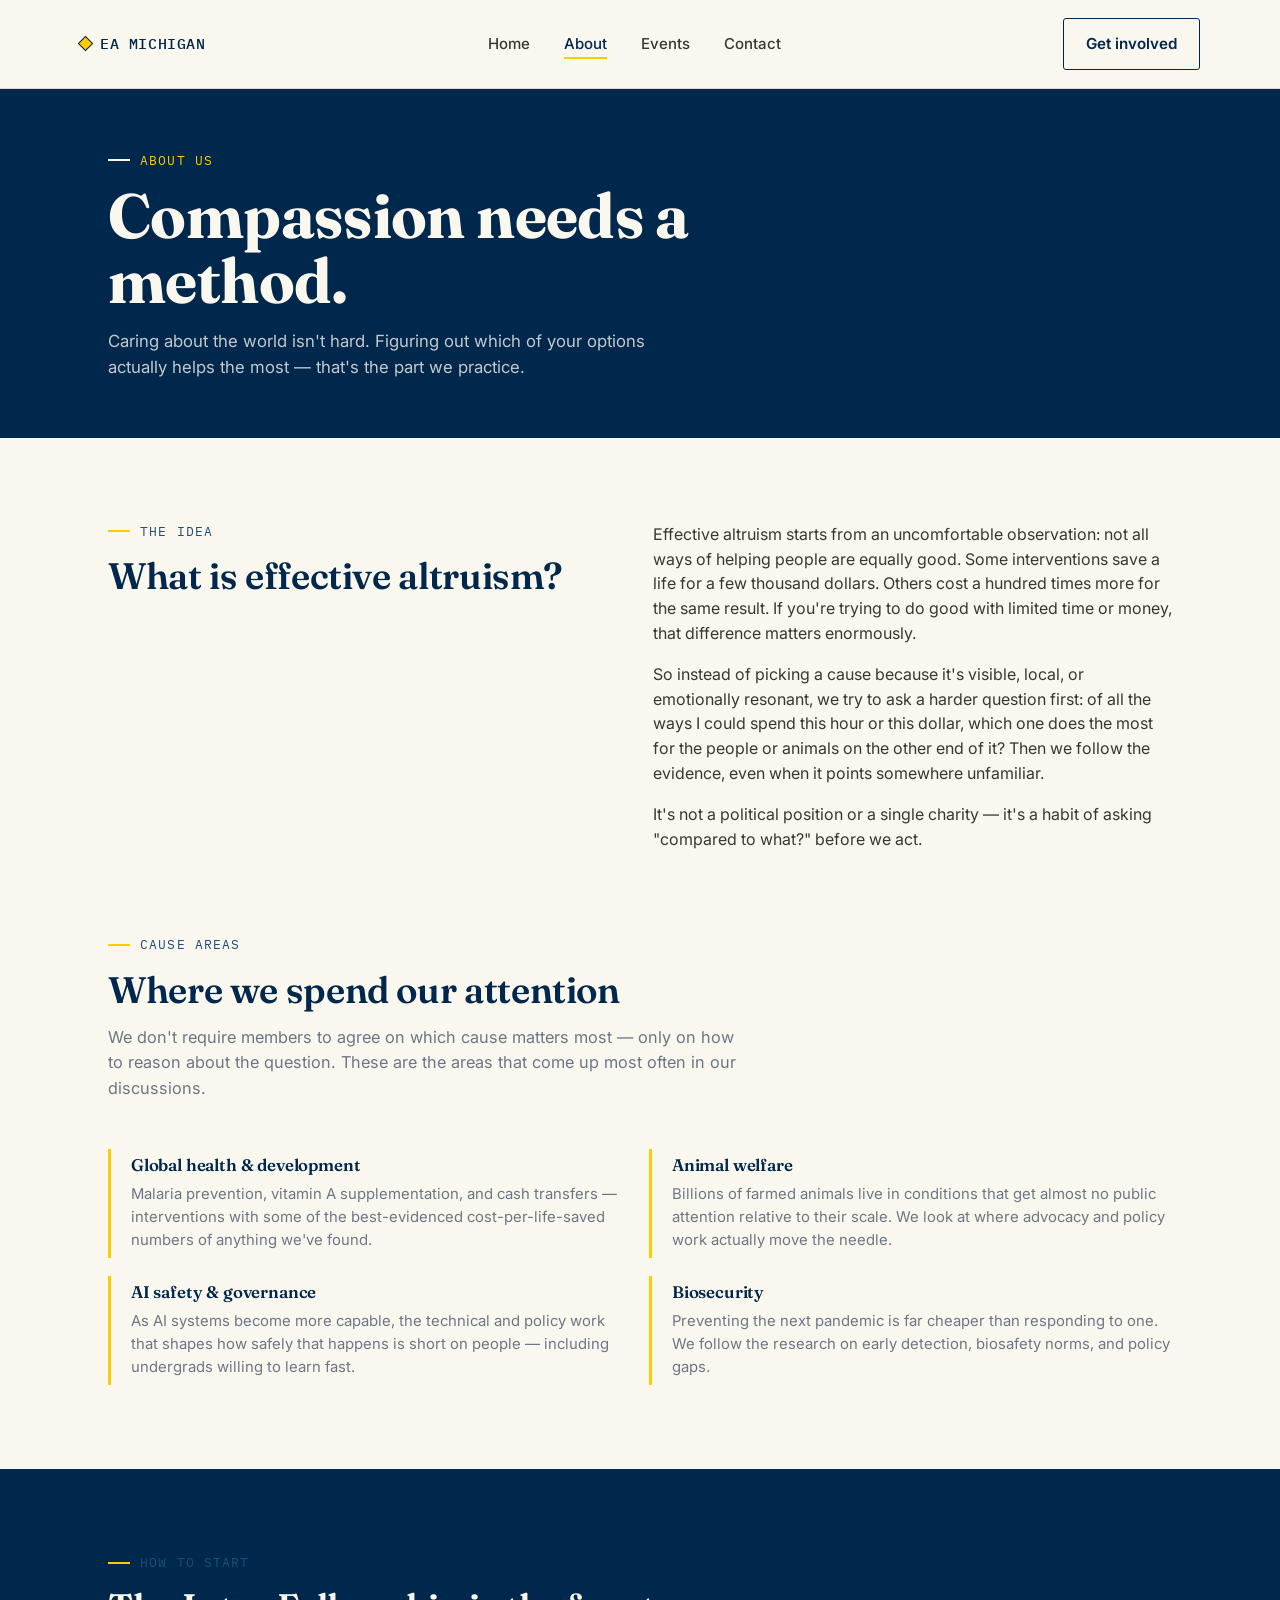
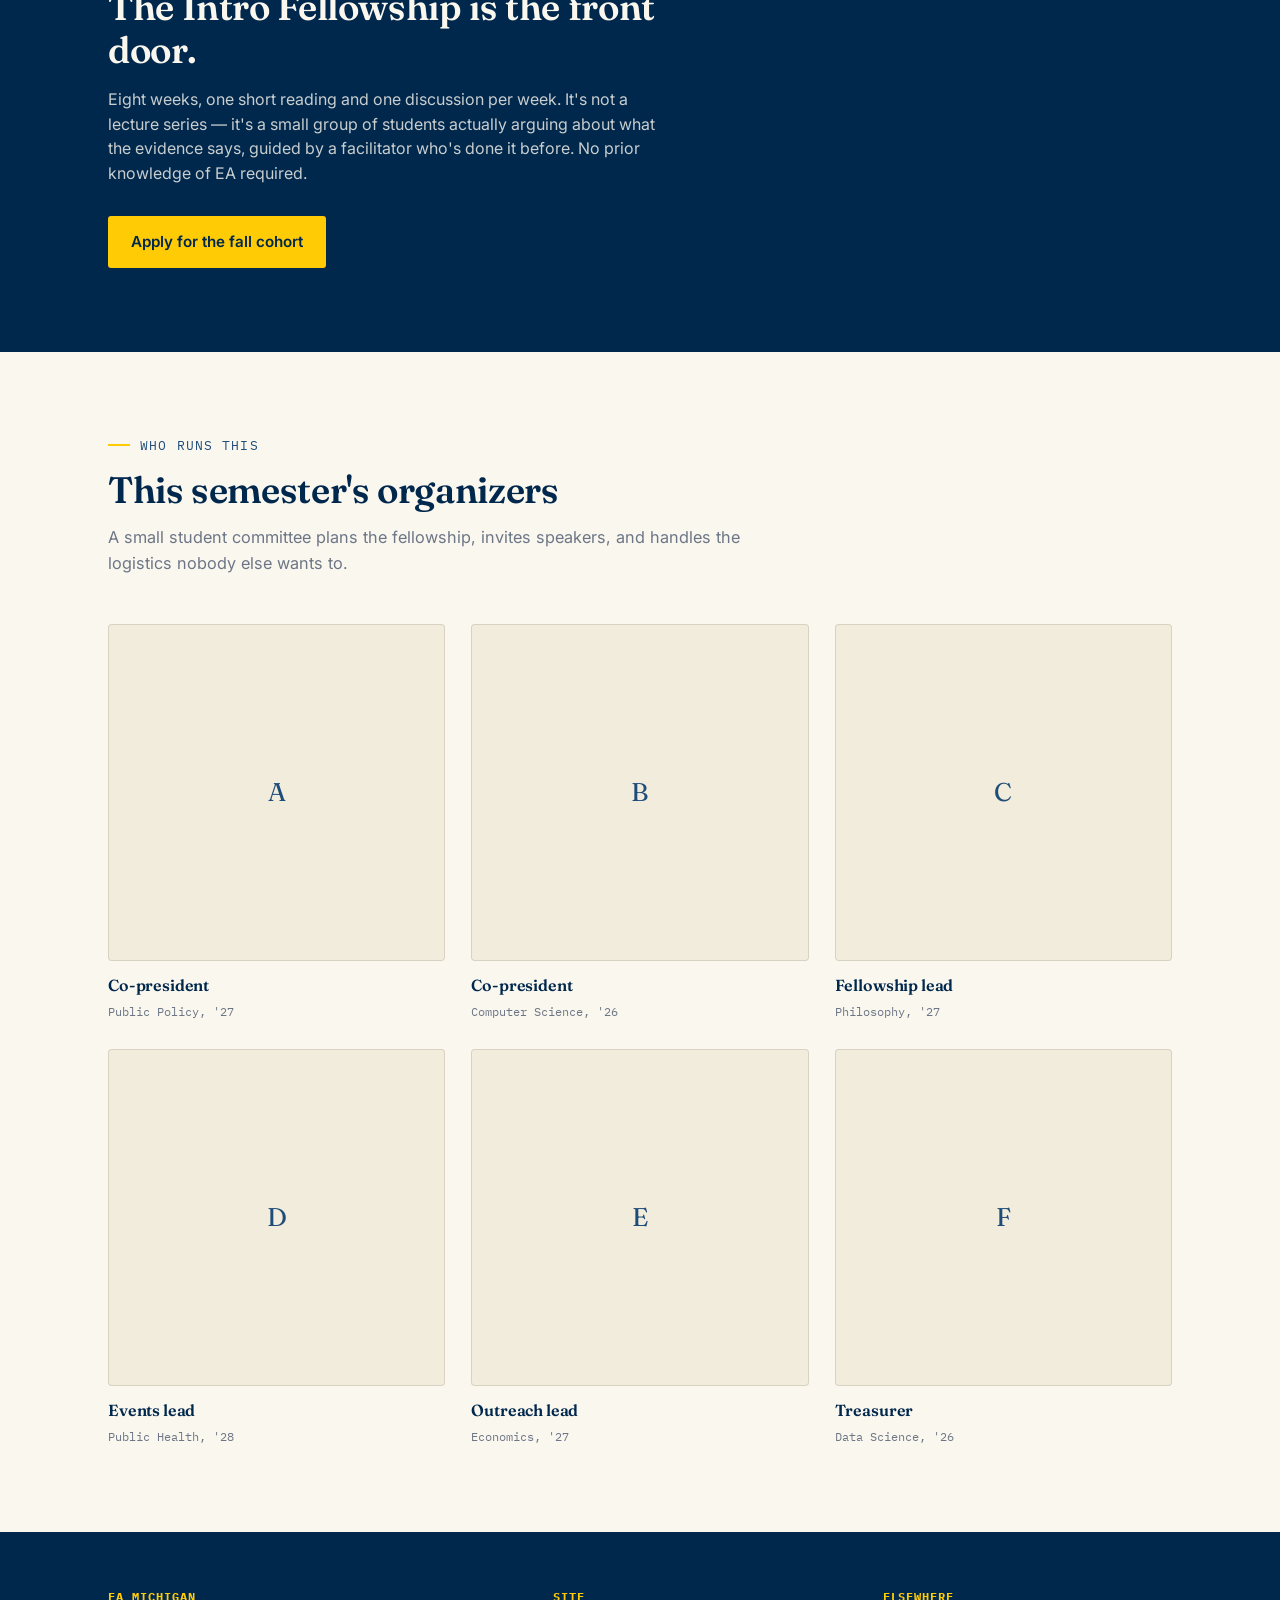
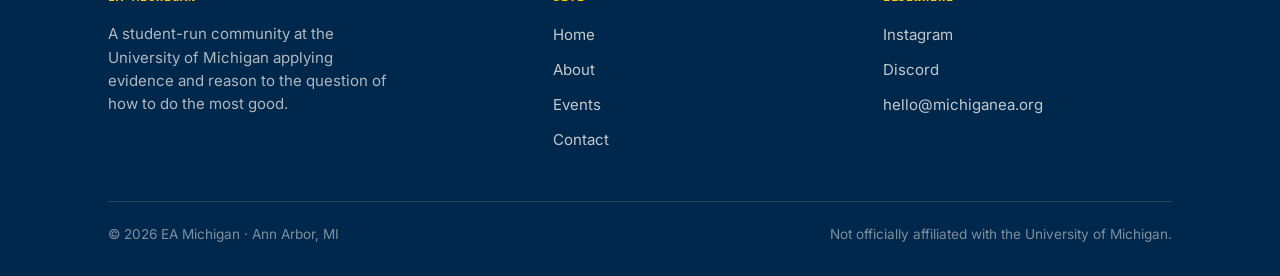
==== about.html @ 3a6c3fdc "Add files via upload" ====
<!DOCTYPE html>
<html lang="en">
<head>
<meta charset="UTF-8">
<meta name="viewport" content="width=device-width, initial-scale=1">
<title>About — EA Michigan</title>
<meta name="description" content="Who EA Michigan is, what effective altruism means, and the causes we focus on.">
<link rel="stylesheet" href="styles.css">
</head>
<body>

<header class="site-header">
  <nav class="wrap nav">
    <a href="index.html" class="brand"><span class="mark"></span>EA MICHIGAN</a>
    <button class="nav-toggle" aria-label="Toggle menu" aria-expanded="false" id="navToggle"><span></span></button>
    <ul class="nav-links" id="navLinks">
      <li><a href="index.html">Home</a></li>
      <li><a href="about.html" aria-current="page">About</a></li>
      <li><a href="events.html">Events</a></li>
      <li><a href="contact.html">Contact</a></li>
    </ul>
    <a href="contact.html" class="btn btn-outline nav-cta">Get involved</a>
  </nav>
</header>

<section class="page-hero">
  <div class="wrap">
    <span class="eyebrow">About us</span>
    <h1>Compassion needs a method.</h1>
    <p>Caring about the world isn't hard. Figuring out which of your options actually helps the most — that's the part we practice.</p>
  </div>
</section>

<section>
  <div class="wrap">
    <div class="grid-2" style="align-items:start;">
      <div>
        <span class="eyebrow">The idea</span>
        <h2 style="margin-top:14px;">What is effective altruism?</h2>
      </div>
      <div>
        <p>Effective altruism starts from an uncomfortable observation: not all ways of helping people are equally good. Some interventions save a life for a few thousand dollars. Others cost a hundred times more for the same result. If you're trying to do good with limited time or money, that difference matters enormously.</p>
        <p>So instead of picking a cause because it's visible, local, or emotionally resonant, we try to ask a harder question first: of all the ways I could spend this hour or this dollar, which one does the most for the people or animals on the other end of it? Then we follow the evidence, even when it points somewhere unfamiliar.</p>
        <p>It's not a political position or a single charity — it's a habit of asking "compared to what?" before we act.</p>
      </div>
    </div>
  </div>
</section>

<section style="padding-top:0;">
  <div class="wrap">
    <div class="section-head">
      <span class="eyebrow">Cause areas</span>
      <h2>Where we spend our attention</h2>
      <p>We don't require members to agree on which cause matters most — only on how to reason about the question. These are the areas that come up most often in our discussions.</p>
    </div>
    <div class="cause-grid">
      <div class="cause">
        <h3>Global health &amp; development</h3>
        <p>Malaria prevention, vitamin A supplementation, and cash transfers — interventions with some of the best-evidenced cost-per-life-saved numbers of anything we've found.</p>
      </div>
      <div class="cause">
        <h3>Animal welfare</h3>
        <p>Billions of farmed animals live in conditions that get almost no public attention relative to their scale. We look at where advocacy and policy work actually move the needle.</p>
      </div>
      <div class="cause">
        <h3>AI safety &amp; governance</h3>
        <p>As AI systems become more capable, the technical and policy work that shapes how safely that happens is short on people — including undergrads willing to learn fast.</p>
      </div>
      <div class="cause">
        <h3>Biosecurity</h3>
        <p>Preventing the next pandemic is far cheaper than responding to one. We follow the research on early detection, biosafety norms, and policy gaps.</p>
      </div>
    </div>
  </div>
</section>

<section id="fellowship" class="band-blue">
  <div class="wrap">
    <span class="eyebrow">How to start</span>
    <h2 style="color:var(--cream-50); margin-top:14px; max-width:600px;">The Intro Fellowship is the front door.</h2>
    <p style="color:rgba(250,247,239,0.8); max-width:560px; margin-top:16px;">Eight weeks, one short reading and one discussion per week. It's not a lecture series — it's a small group of students actually arguing about what the evidence says, guided by a facilitator who's done it before. No prior knowledge of EA required.</p>
    <div style="margin-top:30px;">
      <a href="contact.html" class="btn btn-primary">Apply for the fall cohort</a>
    </div>
  </div>
</section>

<section>
  <div class="wrap">
    <div class="section-head">
      <span class="eyebrow">Who runs this</span>
      <h2>This semester's organizers</h2>
      <p>A small student committee plans the fellowship, invites speakers, and handles the logistics nobody else wants to.</p>
    </div>
    <div class="people-grid">
      <div class="person">
        <div class="person-avatar">A</div>
        <h3>Co-president</h3>
        <span class="role">Public Policy, '27</span>
      </div>
      <div class="person">
        <div class="person-avatar">B</div>
        <h3>Co-president</h3>
        <span class="role">Computer Science, '26</span>
      </div>
      <div class="person">
        <div class="person-avatar">C</div>
        <h3>Fellowship lead</h3>
        <span class="role">Philosophy, '27</span>
      </div>
      <div class="person">
        <div class="person-avatar">D</div>
        <h3>Events lead</h3>
        <span class="role">Public Health, '28</span>
      </div>
      <div class="person">
        <div class="person-avatar">E</div>
        <h3>Outreach lead</h3>
        <span class="role">Economics, '27</span>
      </div>
      <div class="person">
        <div class="person-avatar">F</div>
        <h3>Treasurer</h3>
        <span class="role">Data Science, '26</span>
      </div>
    </div>
  </div>
</section>

<footer>
  <div class="wrap">
    <div class="footer-grid">
      <div>
        <h4>EA Michigan</h4>
        <p style="max-width:280px;font-size:0.94rem;color:rgba(250,247,239,0.7);">A student-run community at the University of Michigan applying evidence and reason to the question of how to do the most good.</p>
      </div>
      <div>
        <h4>Site</h4>
        <ul>
          <li><a href="index.html">Home</a></li>
          <li><a href="about.html">About</a></li>
          <li><a href="events.html">Events</a></li>
          <li><a href="contact.html">Contact</a></li>
        </ul>
      </div>
      <div>
        <h4>Elsewhere</h4>
        <ul>
          <li><a href="#">Instagram</a></li>
          <li><a href="#">Discord</a></li>
          <li><a href="mailto:hello@michiganea.org">hello@michiganea.org</a></li>
        </ul>
      </div>
    </div>
    <div class="footer-bottom">
      <span>© 2026 EA Michigan · Ann Arbor, MI</span>
      <span>Not officially affiliated with the University of Michigan.</span>
    </div>
  </div>
</footer>

<script src="script.js"></script>
</body>
</html>
---- styles.css ----
/* ===========================================================
   EA Michigan — shared stylesheet
   Palette: Michigan blue + maize, warm paper background
   Display: Fraunces | Body: Inter | Utility: IBM Plex Mono
   =========================================================== */

@import url('https://fonts.googleapis.com/css2?family=Fraunces:opsz,wght@9..144,400;9..144,500;9..144,600;9..144,700&family=Inter:wght@400;500;600&family=IBM+Plex+Mono:wght@500&display=swap');

:root {
  --blue-950: #00274c;
  --blue-800: #123a63;
  --blue-700: #1f4d7a;
  --maize-500: #ffcb05;
  --maize-600: #e6b400;
  --cream-50: #faf7ef;
  --cream-100: #f2ecdc;
  --ink-900: #1c1a16;
  --ink-700: #3a372f;
  --slate-500: #6d7686;
  --line: rgba(28, 26, 22, 0.12);

  --display: 'Fraunces', ui-serif, Georgia, serif;
  --body: 'Inter', -apple-system, BlinkMacSystemFont, sans-serif;
  --mono: 'IBM Plex Mono', ui-monospace, monospace;

  --max: 1120px;
}

* { box-sizing: border-box; }
html { scroll-behavior: smooth; }

@media (prefers-reduced-motion: reduce) {
  html { scroll-behavior: auto; }
  * { animation-duration: 0.01ms !important; transition-duration: 0.01ms !important; }
}

body {
  margin: 0;
  font-family: var(--body);
  color: var(--ink-700);
  background: var(--cream-50);
  -webkit-font-smoothing: antialiased;
  line-height: 1.55;
}

a { color: inherit; }

img { max-width: 100%; display: block; }

.wrap {
  max-width: var(--max);
  margin: 0 auto;
  padding: 0 28px;
}

/* ---------- eyebrow / labels ---------- */
.eyebrow {
  font-family: var(--mono);
  font-size: 12.5px;
  letter-spacing: 0.09em;
  text-transform: uppercase;
  color: var(--blue-700);
  display: flex;
  align-items: center;
  gap: 10px;
}
.eyebrow::before {
  content: "";
  width: 22px;
  height: 2px;
  background: var(--maize-500);
  display: inline-block;
}

/* ---------- headings ---------- */
h1, h2, h3 {
  font-family: var(--display);
  color: var(--blue-950);
  margin: 0;
  font-weight: 600;
  letter-spacing: -0.01em;
}
h1 { font-size: clamp(2.4rem, 5vw, 3.9rem); line-height: 1.04; font-weight: 700; }
h2 { font-size: clamp(1.7rem, 3vw, 2.3rem); line-height: 1.15; }
h3 { font-size: 1.2rem; line-height: 1.3; }

p { margin: 0 0 1em; }
p:last-child { margin-bottom: 0; }

/* ---------- buttons ---------- */
.btn {
  display: inline-flex;
  align-items: center;
  gap: 8px;
  font-family: var(--body);
  font-weight: 600;
  font-size: 0.95rem;
  padding: 13px 22px;
  border-radius: 3px;
  text-decoration: none;
  border: 1.5px solid transparent;
  transition: transform 0.15s ease, background 0.15s ease, color 0.15s ease, border-color 0.15s ease;
}
.btn:hover { transform: translateY(-1px); }
.btn:focus-visible { outline: 2px solid var(--blue-700); outline-offset: 3px; }

.btn-primary {
  background: var(--maize-500);
  color: var(--blue-950);
}
.btn-primary:hover { background: var(--maize-600); }

.btn-ghost {
  background: transparent;
  color: var(--cream-50);
  border-color: rgba(250, 247, 239, 0.4);
}
.btn-ghost:hover { border-color: var(--cream-50); }

.btn-outline {
  background: transparent;
  color: var(--blue-950);
  border-color: var(--blue-950);
}
.btn-outline:hover { background: var(--blue-950); color: var(--cream-50); }

/* ---------- nav ---------- */
.site-header {
  position: sticky;
  top: 0;
  z-index: 40;
  background: rgba(250, 247, 239, 0.92);
  backdrop-filter: blur(8px);
  border-bottom: 1px solid var(--line);
}
.nav {
  display: flex;
  align-items: center;
  justify-content: space-between;
  padding: 18px 0;
}
.brand {
  font-family: var(--mono);
  font-weight: 500;
  font-size: 15px;
  letter-spacing: 0.04em;
  text-decoration: none;
  color: var(--blue-950);
  display: flex;
  align-items: center;
  gap: 9px;
}
.brand .mark {
  width: 11px; height: 11px;
  background: var(--maize-500);
  border: 1.5px solid var(--blue-950);
  transform: rotate(45deg);
  flex-shrink: 0;
}
.nav-links {
  display: flex;
  gap: 34px;
  list-style: none;
  margin: 0; padding: 0;
}
.nav-links a {
  text-decoration: none;
  font-size: 0.94rem;
  font-weight: 500;
  color: var(--ink-700);
  padding-bottom: 4px;
  border-bottom: 2px solid transparent;
  transition: border-color 0.15s ease, color 0.15s ease;
}
.nav-links a:hover, .nav-links a[aria-current="page"] {
  color: var(--blue-950);
  border-color: var(--maize-500);
}
.nav-cta { display: none; }
.nav-toggle {
  display: none;
  background: none;
  border: 1.5px solid var(--blue-950);
  border-radius: 3px;
  width: 38px; height: 34px;
  cursor: pointer;
  position: relative;
}
.nav-toggle span, .nav-toggle span::before, .nav-toggle span::after {
  content: "";
  position: absolute;
  left: 8px; right: 8px;
  height: 2px;
  background: var(--blue-950);
}
.nav-toggle span { top: 16px; }
.nav-toggle span::before { top: -6px; }
.nav-toggle span::after { top: 6px; }

@media (min-width: 760px) {
  .nav-cta { display: inline-flex; }
}
@media (max-width: 759px) {
  .nav-toggle { display: block; }
  .nav-links {
    position: absolute;
    top: 100%; left: 0; right: 0;
    background: var(--cream-50);
    border-bottom: 1px solid var(--line);
    flex-direction: column;
    gap: 0;
    padding: 8px 28px 20px;
    display: none;
  }
  .nav-links.open { display: flex; }
  .nav-links a { display: block; padding: 12px 0; border-bottom: 1px solid var(--line); }
}

/* ---------- hero ---------- */
.hero {
  position: relative;
  background: var(--blue-950);
  color: var(--cream-50);
  overflow: hidden;
  padding: 84px 0 96px;
}
.hero-paths {
  position: absolute;
  inset: 0;
  opacity: 0.5;
  pointer-events: none;
}
.hero-inner {
  position: relative;
  z-index: 1;
  max-width: 720px;
}
.hero .eyebrow { color: var(--maize-500); }
.hero .eyebrow::before { background: var(--cream-50); }
.hero h1 { color: var(--cream-50); margin: 18px 0 20px; }
.hero p.lead {
  font-size: 1.13rem;
  color: rgba(250, 247, 239, 0.82);
  max-width: 560px;
  margin-bottom: 34px;
}
.hero-actions { display: flex; gap: 14px; flex-wrap: wrap; }

.page-hero {
  background: var(--blue-950);
  color: var(--cream-50);
  padding: 62px 0 58px;
  position: relative;
  overflow: hidden;
}
.page-hero .eyebrow { color: var(--maize-500); }
.page-hero .eyebrow::before { background: var(--cream-50); }
.page-hero h1 { color: var(--cream-50); margin-top: 14px; max-width: 640px; }
.page-hero p { color: rgba(250, 247, 239, 0.78); max-width: 560px; margin-top: 14px; font-size: 1.05rem; }

/* ---------- sections ---------- */
section { padding: 84px 0; }
.section-head { max-width: 640px; margin-bottom: 48px; }
.section-head h2 { margin-top: 14px; }
.section-head p { margin-top: 14px; color: var(--slate-500); font-size: 1.02rem; }

.band-blue {
  background: var(--blue-950);
  color: var(--cream-50);
}
.band-blue .quote {
  font-family: var(--display);
  font-size: clamp(1.4rem, 2.6vw, 1.9rem);
  font-weight: 500;
  line-height: 1.42;
  max-width: 780px;
  color: var(--cream-50);
}
.band-blue .quote span { color: var(--maize-500); }

.band-maize {
  background: var(--maize-500);
  color: var(--blue-950);
}
.band-maize-inner {
  display: flex;
  align-items: center;
  justify-content: space-between;
  gap: 24px;
  flex-wrap: wrap;
}
.band-maize h2 { color: var(--blue-950); max-width: 480px; }

/* ---------- cards ---------- */
.grid-3 {
  display: grid;
  grid-template-columns: repeat(3, 1fr);
  gap: 26px;
}
.grid-2 {
  display: grid;
  grid-template-columns: repeat(2, 1fr);
  gap: 26px;
}
@media (max-width: 860px) {
  .grid-3, .grid-2 { grid-template-columns: 1fr; }
}

.card {
  background: #fff;
  border: 1px solid var(--line);
  border-radius: 4px;
  padding: 30px 26px;
}
.card .num {
  font-family: var(--mono);
  font-size: 12.5px;
  color: var(--slate-500);
  margin-bottom: 16px;
  display: block;
}
.card h3 { margin-bottom: 10px; }
.card p { color: var(--slate-500); font-size: 0.96rem; }

/* ---------- event rows ---------- */
.event-row {
  display: grid;
  grid-template-columns: 130px 1fr auto;
  gap: 22px;
  align-items: start;
  padding: 26px 0;
  border-top: 1px solid var(--line);
}
.event-row:last-child { border-bottom: 1px solid var(--line); }
.event-date {
  font-family: var(--mono);
  font-size: 13px;
  color: var(--blue-700);
  line-height: 1.5;
}
.event-date strong { display: block; color: var(--blue-950); font-size: 15px; }
.event-body h3 { margin-bottom: 6px; }
.event-body p { color: var(--slate-500); font-size: 0.95rem; }
.event-tag {
  font-family: var(--mono);
  font-size: 11px;
  text-transform: uppercase;
  letter-spacing: 0.06em;
  background: var(--cream-100);
  color: var(--blue-700);
  padding: 4px 9px;
  border-radius: 999px;
  white-space: nowrap;
  align-self: start;
}
@media (max-width: 640px) {
  .event-row { grid-template-columns: 1fr; gap: 8px; }
  .event-tag { justify-self: start; }
}

/* ---------- footer ---------- */
footer {
  background: var(--blue-950);
  color: rgba(250, 247, 239, 0.75);
  padding: 56px 0 30px;
}
.footer-grid {
  display: grid;
  grid-template-columns: 1.4fr 1fr 1fr;
  gap: 40px;
  padding-bottom: 40px;
  border-bottom: 1px solid rgba(250, 247, 239, 0.14);
}
@media (max-width: 700px) {
  .footer-grid { grid-template-columns: 1fr; gap: 30px; }
}
.footer-grid h4 {
  font-family: var(--mono);
  font-size: 12px;
  letter-spacing: 0.08em;
  text-transform: uppercase;
  color: var(--maize-500);
  margin: 0 0 16px;
}
.footer-grid ul { list-style: none; margin: 0; padding: 0; }
.footer-grid li { margin-bottom: 10px; }
.footer-grid a { text-decoration: none; color: rgba(250, 247, 239, 0.78); font-size: 0.94rem; }
.footer-grid a:hover { color: var(--cream-50); }
.footer-bottom {
  display: flex;
  justify-content: space-between;
  align-items: center;
  padding-top: 22px;
  font-size: 0.85rem;
  color: rgba(250, 247, 239, 0.5);
  flex-wrap: wrap;
  gap: 10px;
}

/* ---------- about page specifics ---------- */
.cause-grid {
  display: grid;
  grid-template-columns: repeat(2, 1fr);
  gap: 18px;
}
@media (max-width: 700px) { .cause-grid { grid-template-columns: 1fr; } }
.cause {
  border-left: 3px solid var(--maize-500);
  padding: 6px 0 6px 20px;
}
.cause h3 { font-size: 1.05rem; margin-bottom: 6px; }
.cause p { color: var(--slate-500); font-size: 0.93rem; }

.people-grid {
  display: grid;
  grid-template-columns: repeat(3, 1fr);
  gap: 26px;
}
@media (max-width: 860px) { .people-grid { grid-template-columns: repeat(2, 1fr); } }
@media (max-width: 560px) { .people-grid { grid-template-columns: 1fr; } }
.person-avatar {
  width: 100%;
  aspect-ratio: 1;
  background: var(--cream-100);
  border: 1px solid var(--line);
  border-radius: 4px;
  margin-bottom: 14px;
  display: flex;
  align-items: center;
  justify-content: center;
  font-family: var(--display);
  font-size: 1.6rem;
  color: var(--blue-700);
}
.person h3 { font-size: 1rem; margin-bottom: 2px; }
.person .role { font-family: var(--mono); font-size: 12px; color: var(--slate-500); }

/* ---------- contact page specifics ---------- */
.contact-grid {
  display: grid;
  grid-template-columns: 1fr 1fr;
  gap: 50px;
}
@media (max-width: 800px) { .contact-grid { grid-template-columns: 1fr; } }

.info-row {
  display: flex;
  gap: 16px;
  padding: 18px 0;
  border-top: 1px solid var(--line);
}
.info-row:last-child { border-bottom: 1px solid var(--line); }
.info-row .label {
  font-family: var(--mono);
  font-size: 12px;
  text-transform: uppercase;
  letter-spacing: 0.06em;
  color: var(--blue-700);
  width: 110px;
  flex-shrink: 0;
  padding-top: 2px;
}
.info-row .value a { color: var(--blue-950); text-decoration: none; border-bottom: 1px solid var(--line); }
.info-row .value a:hover { border-color: var(--blue-950); }

.field { margin-bottom: 20px; }
.field label {
  display: block;
  font-size: 0.85rem;
  font-weight: 600;
  color: var(--blue-950);
  margin-bottom: 7px;
}
.field input, .field textarea {
  width: 100%;
  font-family: var(--body);
  font-size: 0.96rem;
  padding: 12px 14px;
  border: 1.5px solid var(--line);
  border-radius: 3px;
  background: #fff;
  color: var(--ink-700);
}
.field input:focus, .field textarea:focus {
  outline: none;
  border-color: var(--blue-700);
}
.field textarea { resize: vertical; min-height: 120px; }

.form-note {
  font-size: 0.85rem;
  color: var(--slate-500);
  margin-top: 14px;
}
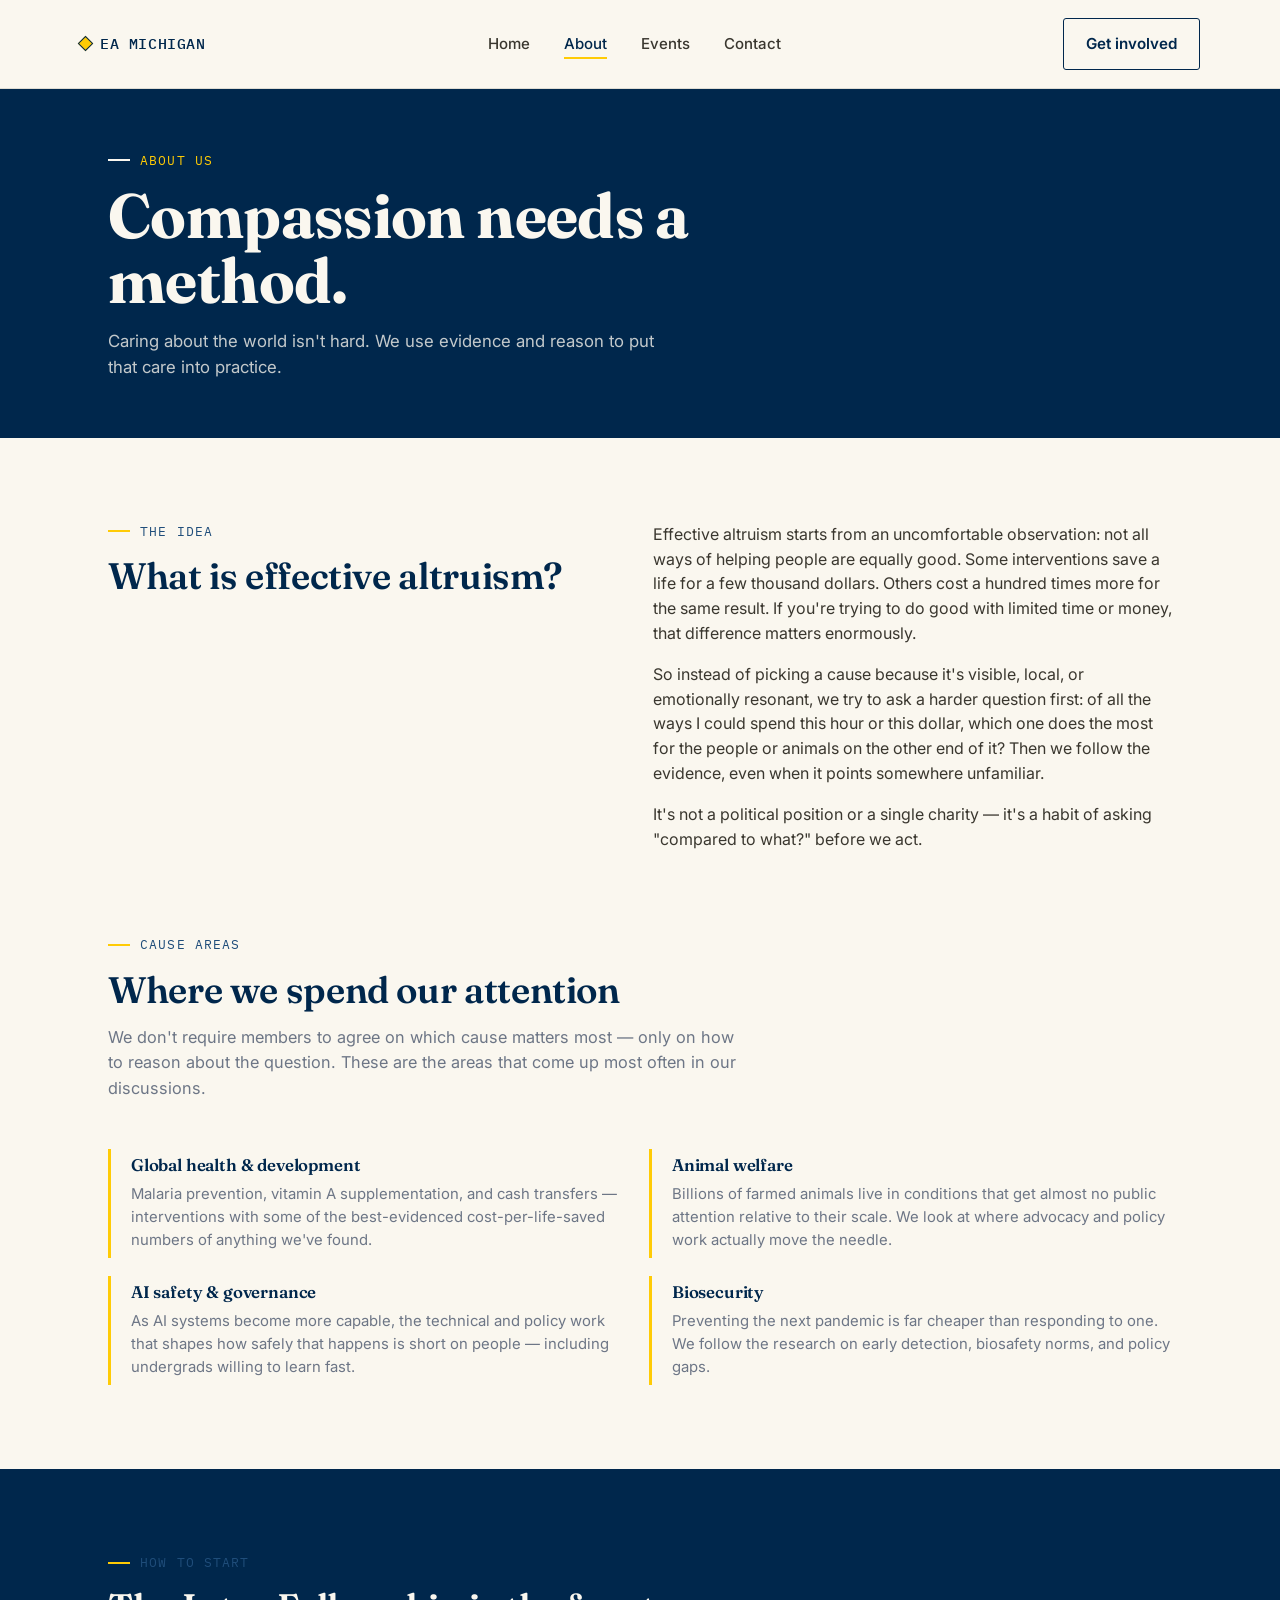
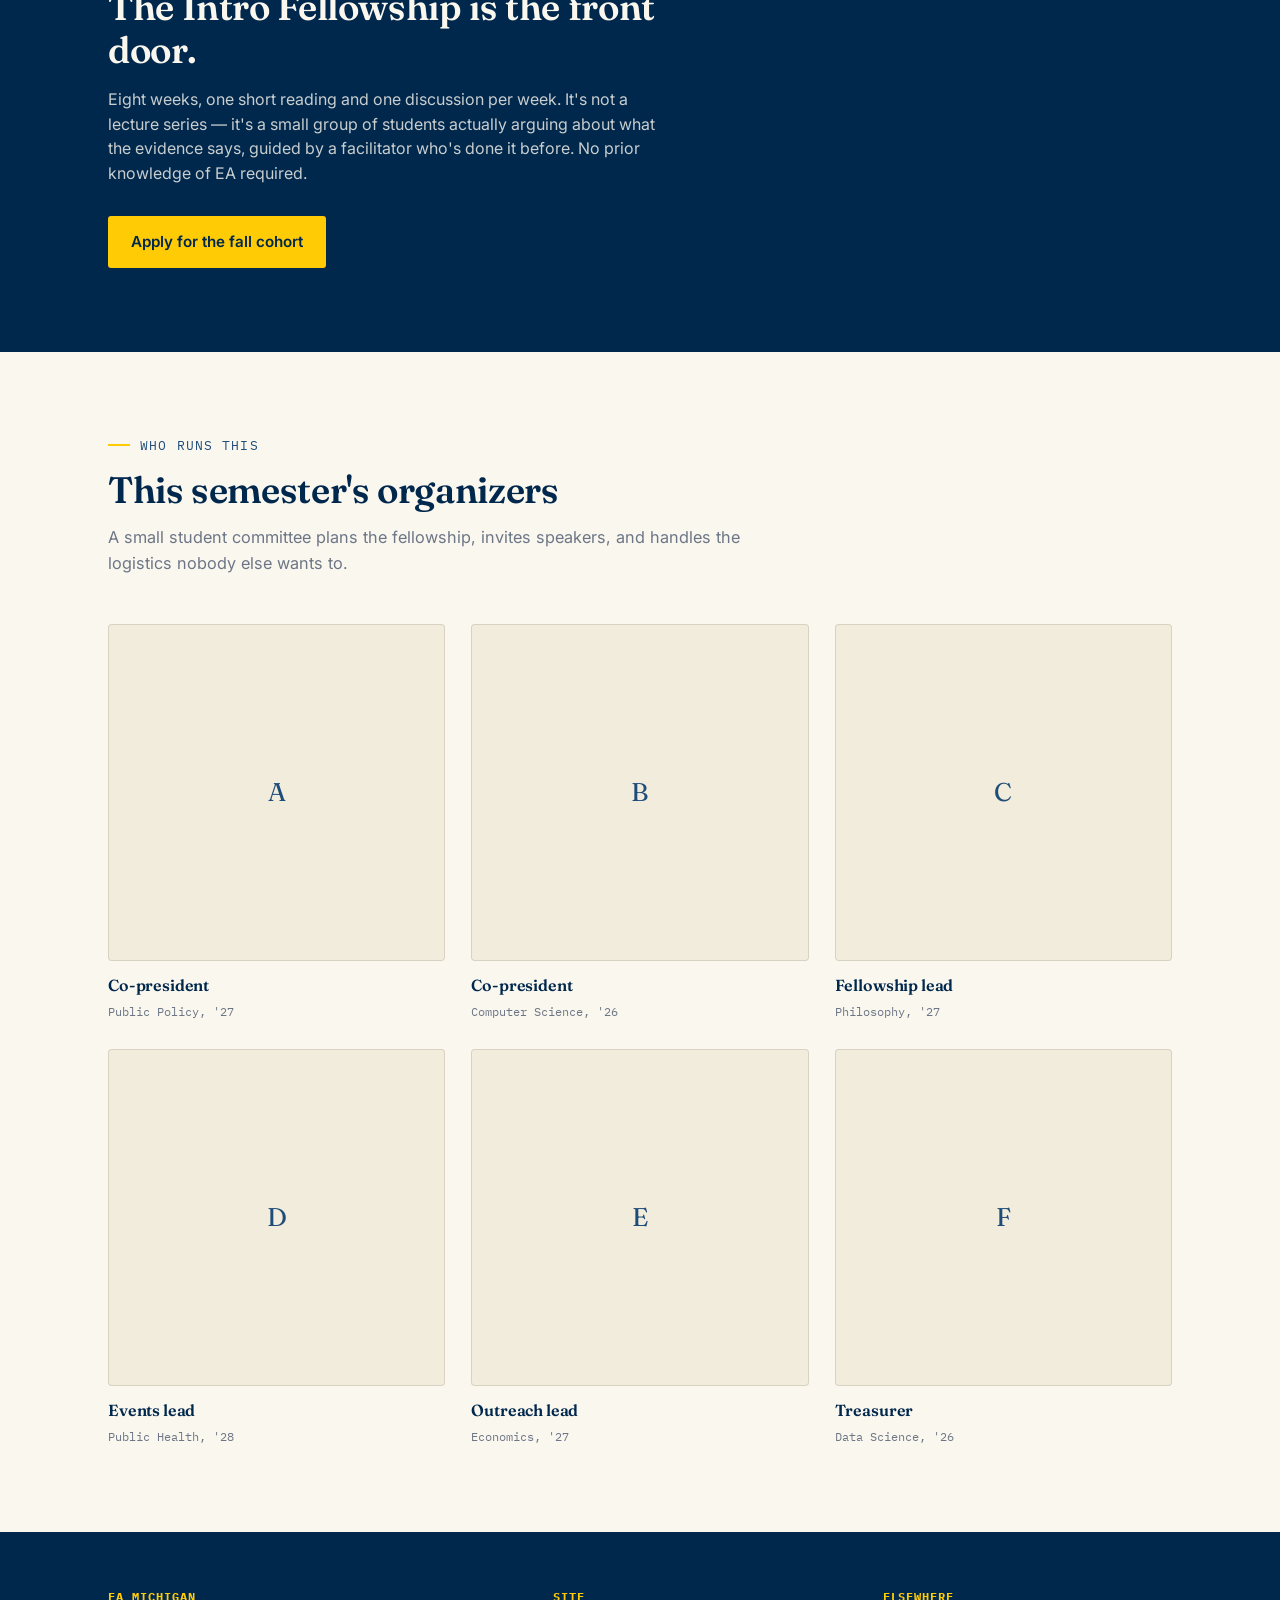
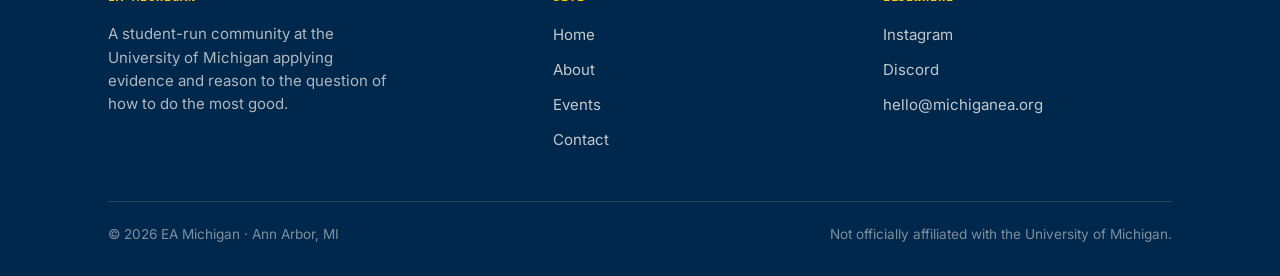
==== commit d201e9ce: "Update about.html" ====
--- a/about.html
+++ b/about.html
@@ -27,7 +27,7 @@
   <div class="wrap">
     <span class="eyebrow">About us</span>
     <h1>Compassion needs a method.</h1>
-    <p>Caring about the world isn't hard. Figuring out which of your options actually helps the most — that's the part we practice.</p>
+    <p>Caring about the world isn't hard. We use evidence and reason to put that care into practice.</p>
   </div>
 </section>
 
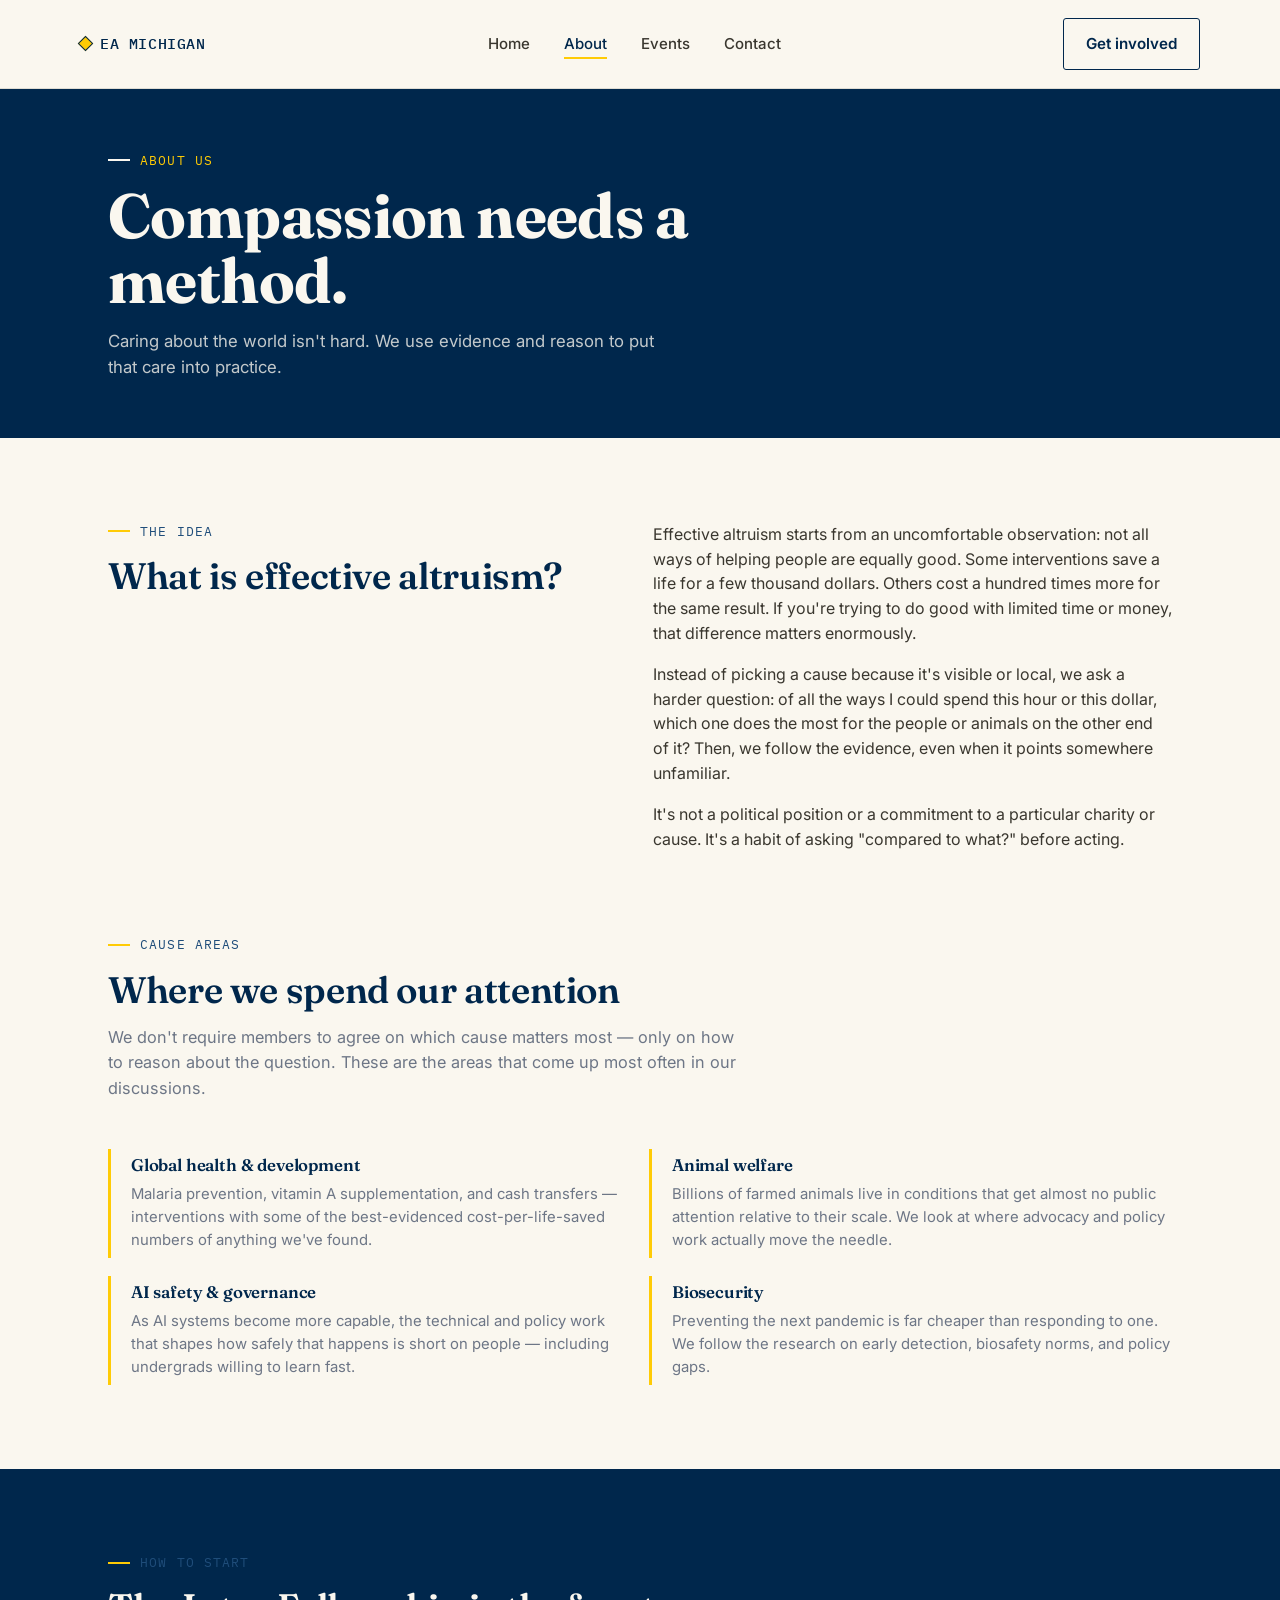
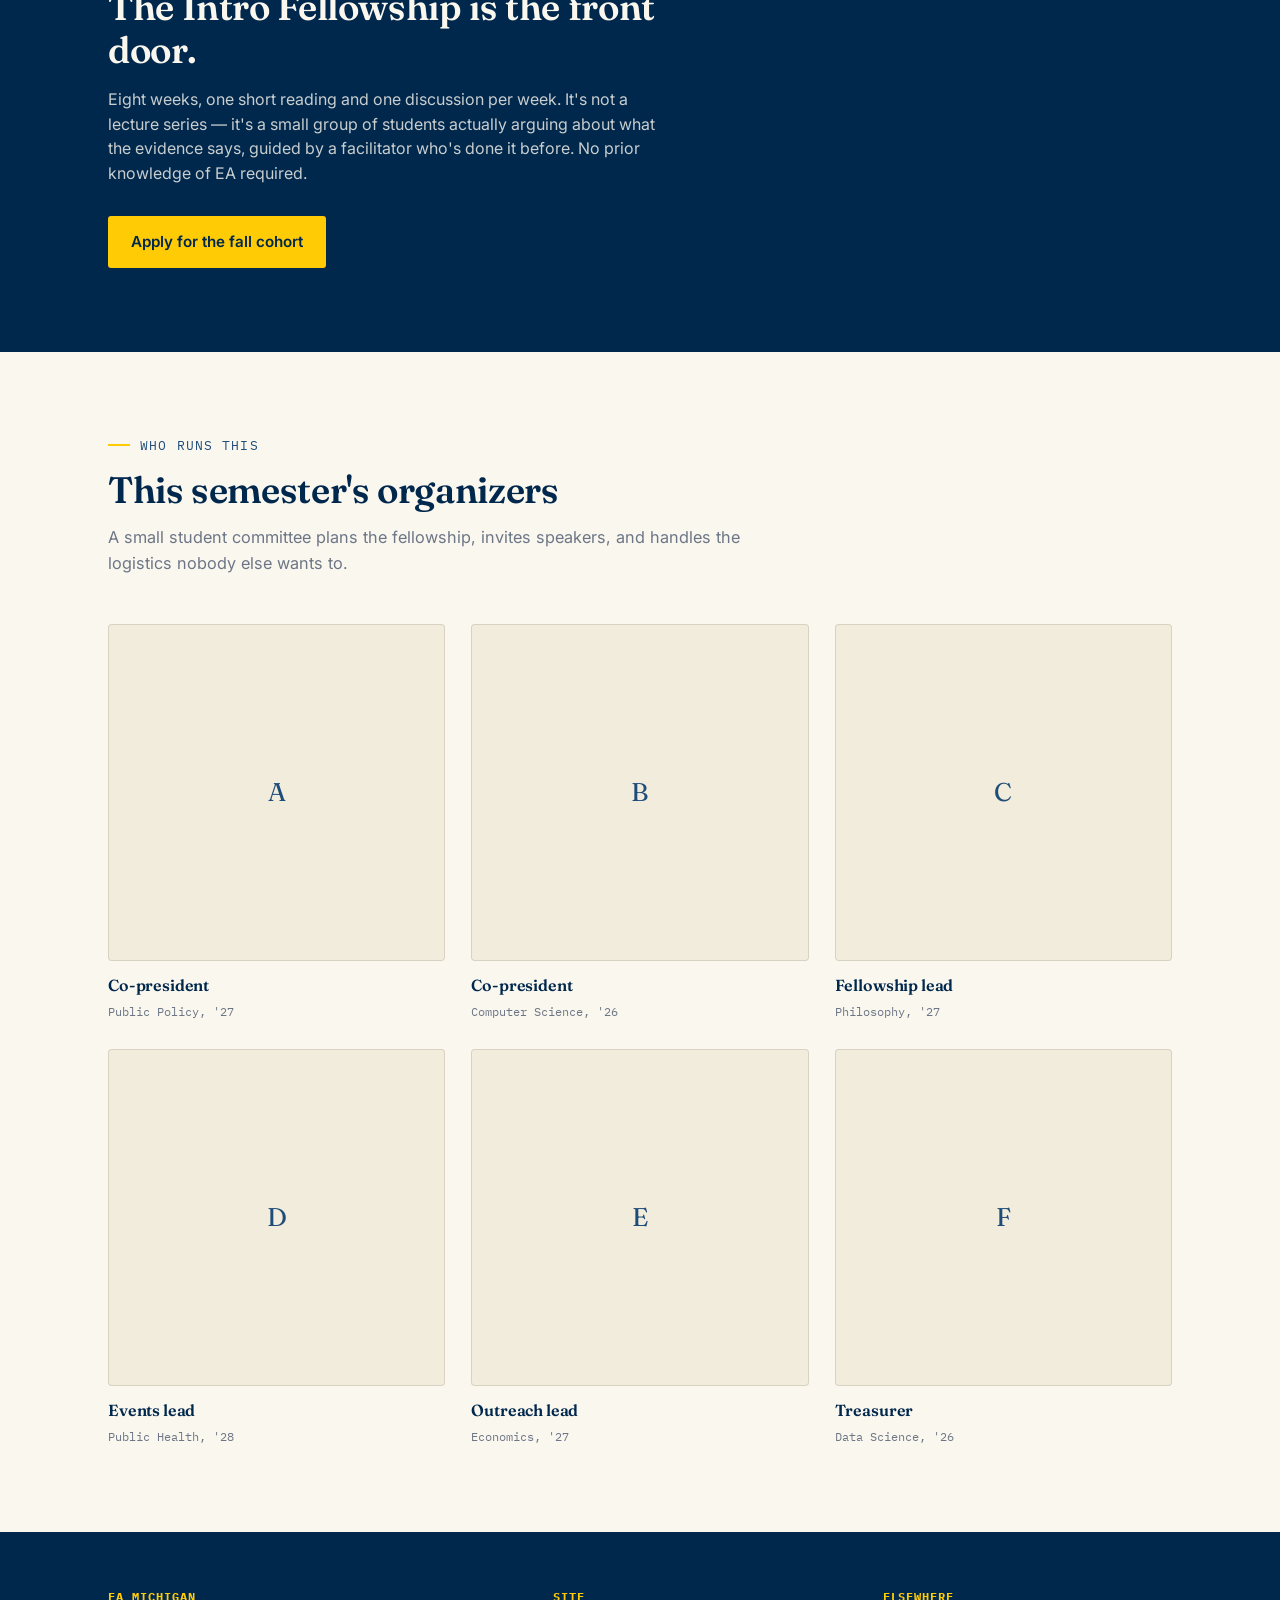
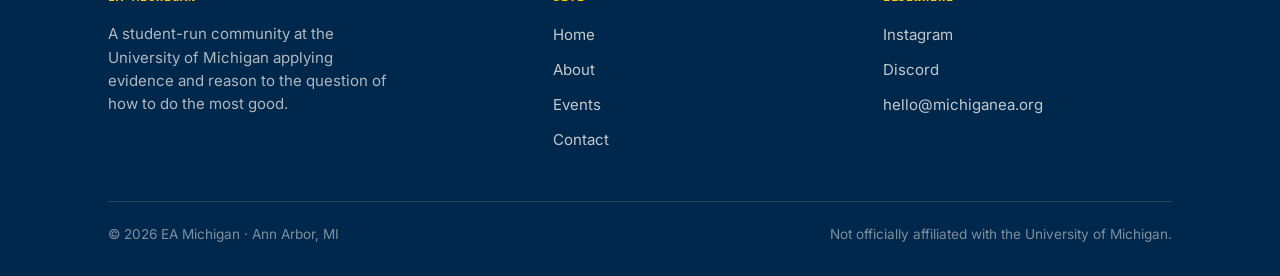
==== commit 855d6213: "Update about.html" ====
--- a/about.html
+++ b/about.html
@@ -40,8 +40,8 @@
       </div>
       <div>
         <p>Effective altruism starts from an uncomfortable observation: not all ways of helping people are equally good. Some interventions save a life for a few thousand dollars. Others cost a hundred times more for the same result. If you're trying to do good with limited time or money, that difference matters enormously.</p>
-        <p>So instead of picking a cause because it's visible, local, or emotionally resonant, we try to ask a harder question first: of all the ways I could spend this hour or this dollar, which one does the most for the people or animals on the other end of it? Then we follow the evidence, even when it points somewhere unfamiliar.</p>
-        <p>It's not a political position or a single charity — it's a habit of asking "compared to what?" before we act.</p>
+        <p> Instead of picking a cause because it's visible or local, we ask a harder question: of all the ways I could spend this hour or this dollar, which one does the most for the people or animals on the other end of it? Then, we follow the evidence, even when it points somewhere unfamiliar.
+        <p>It's not a political position or a commitment to a particular charity or cause. It's a habit of asking "compared to what?" before acting. </p>
       </div>
     </div>
   </div>
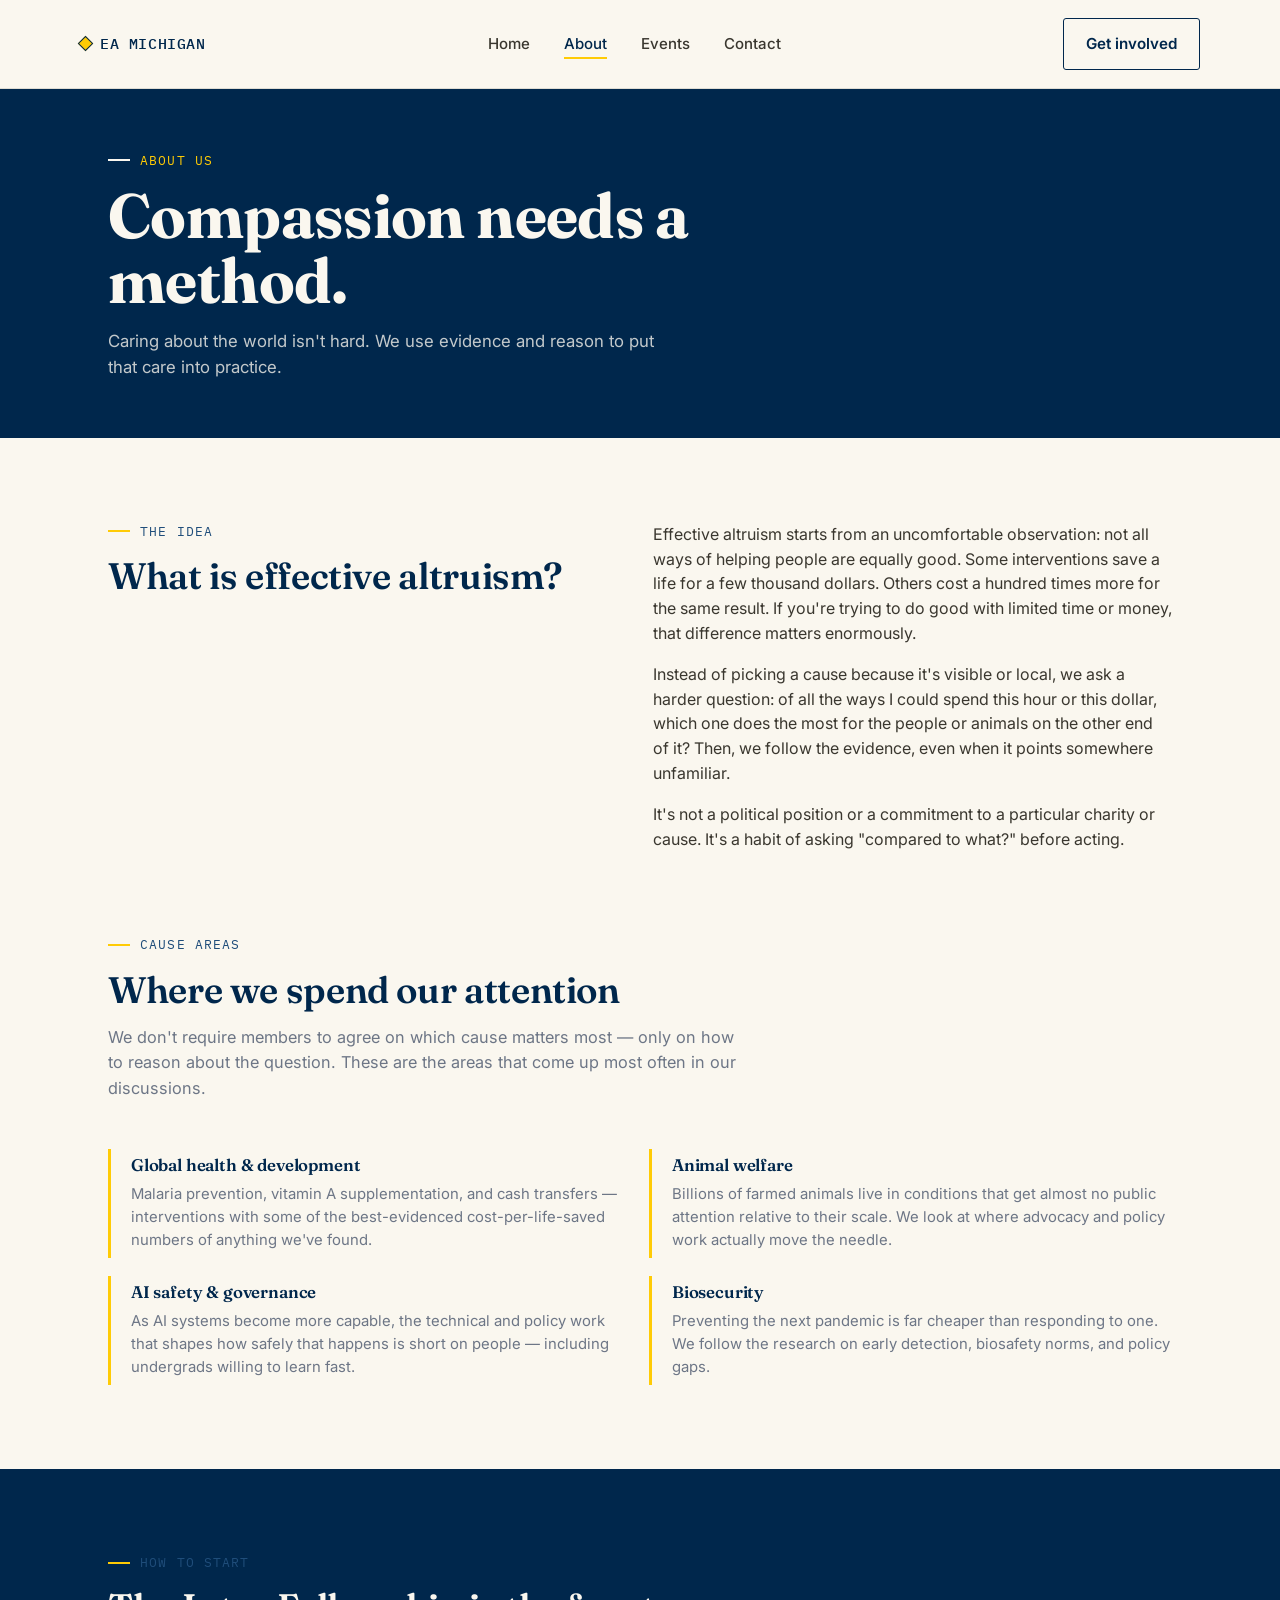
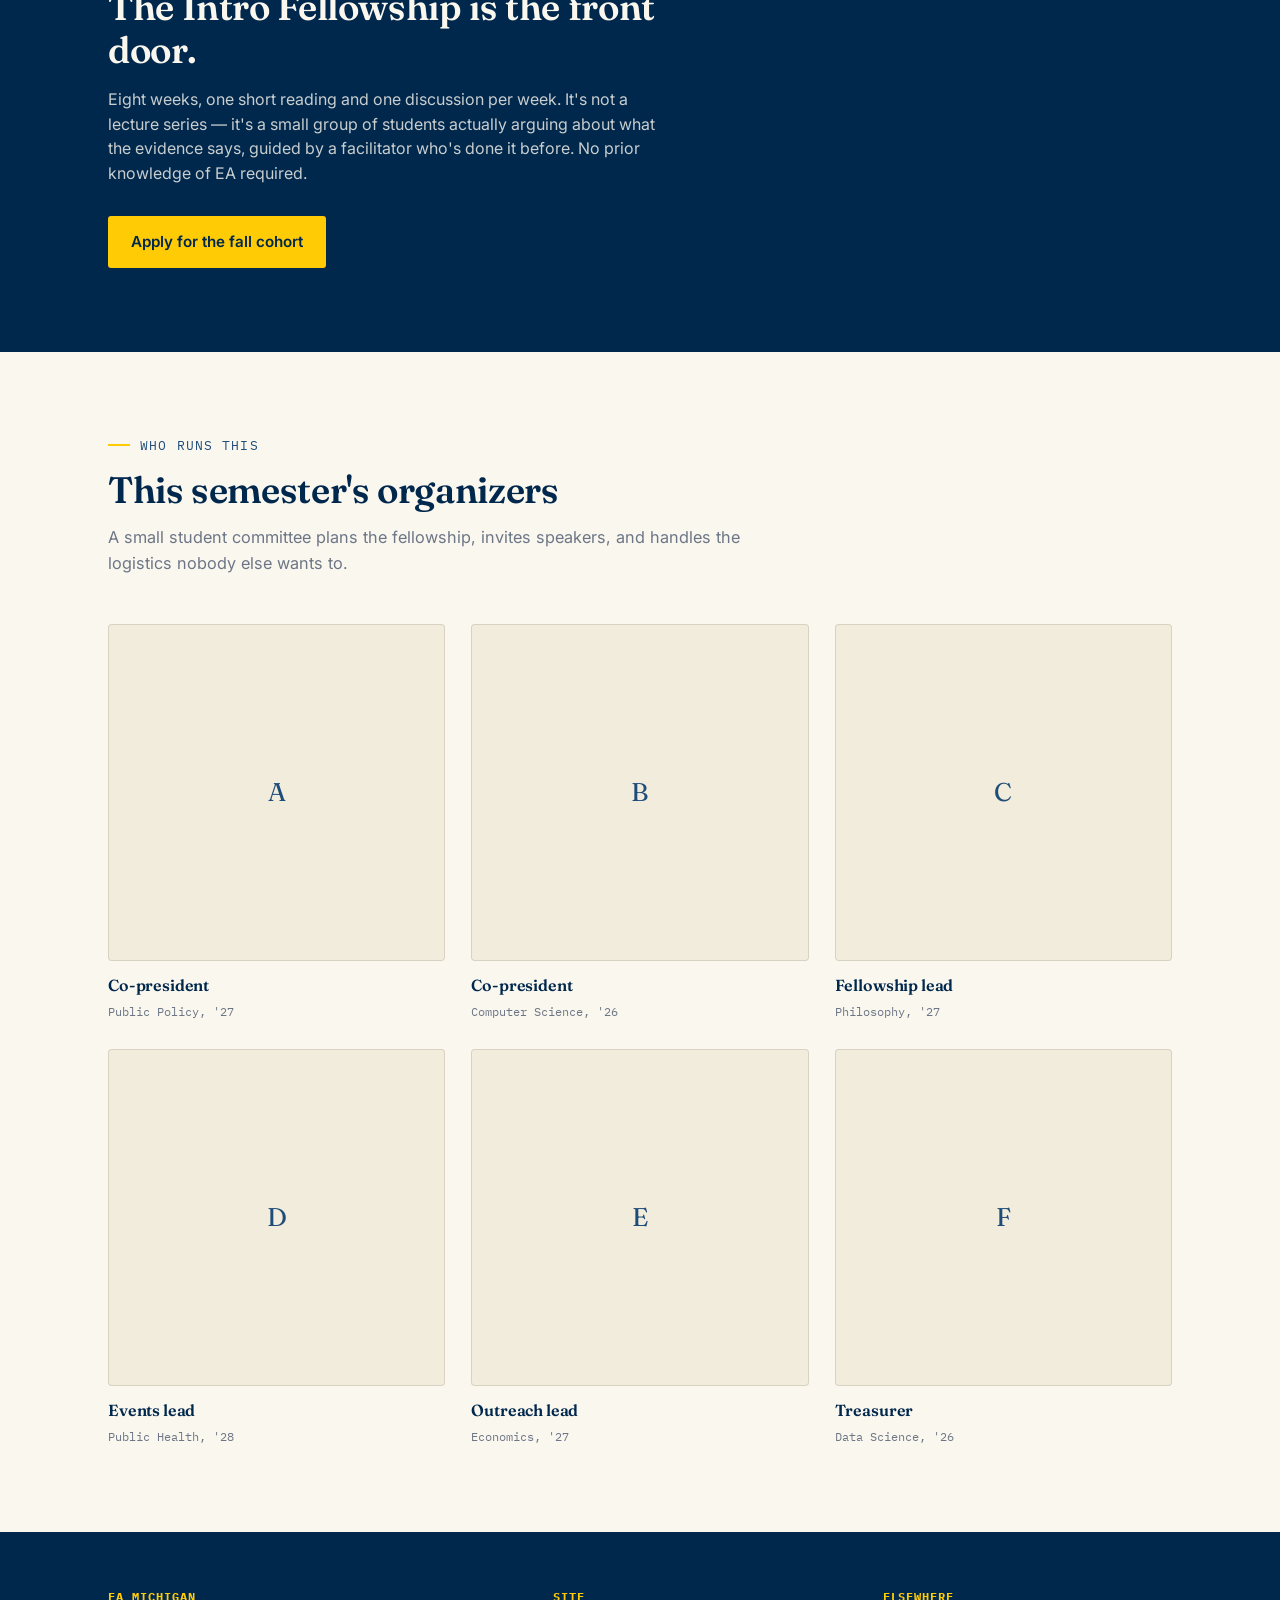
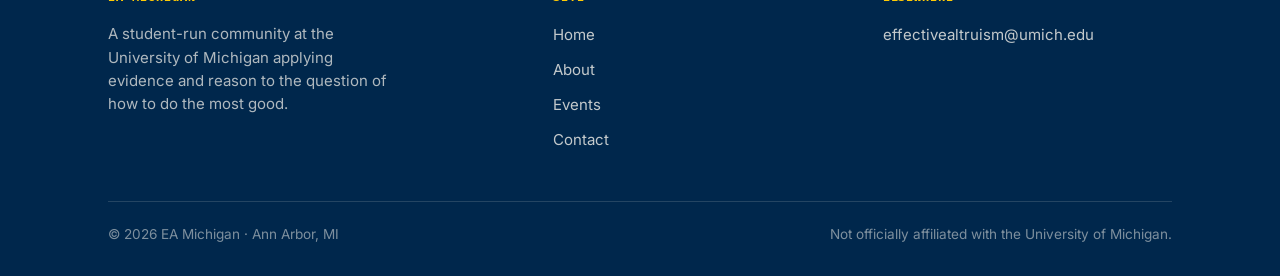
==== commit 298d0df4: "Update about.html" ====
--- a/about.html
+++ b/about.html
@@ -1,6 +1,6 @@
 <!DOCTYPE html>
 <html lang="en">
-<head>
+<head> <link rel="icon" type="image/png" href="/favicon_ea.png" />
 <meta charset="UTF-8">
 <meta name="viewport" content="width=device-width, initial-scale=1">
 <title>About — EA Michigan</title>
@@ -147,9 +147,7 @@
       <div>
         <h4>Elsewhere</h4>
         <ul>
-          <li><a href="#">Instagram</a></li>
-          <li><a href="#">Discord</a></li>
-          <li><a href="mailto:hello@michiganea.org">hello@michiganea.org</a></li>
+          <li><a href="mailto:effectivealtruism@umich.edu">effectivealtruism@umich.edu</a></li>
         </ul>
       </div>
     </div>
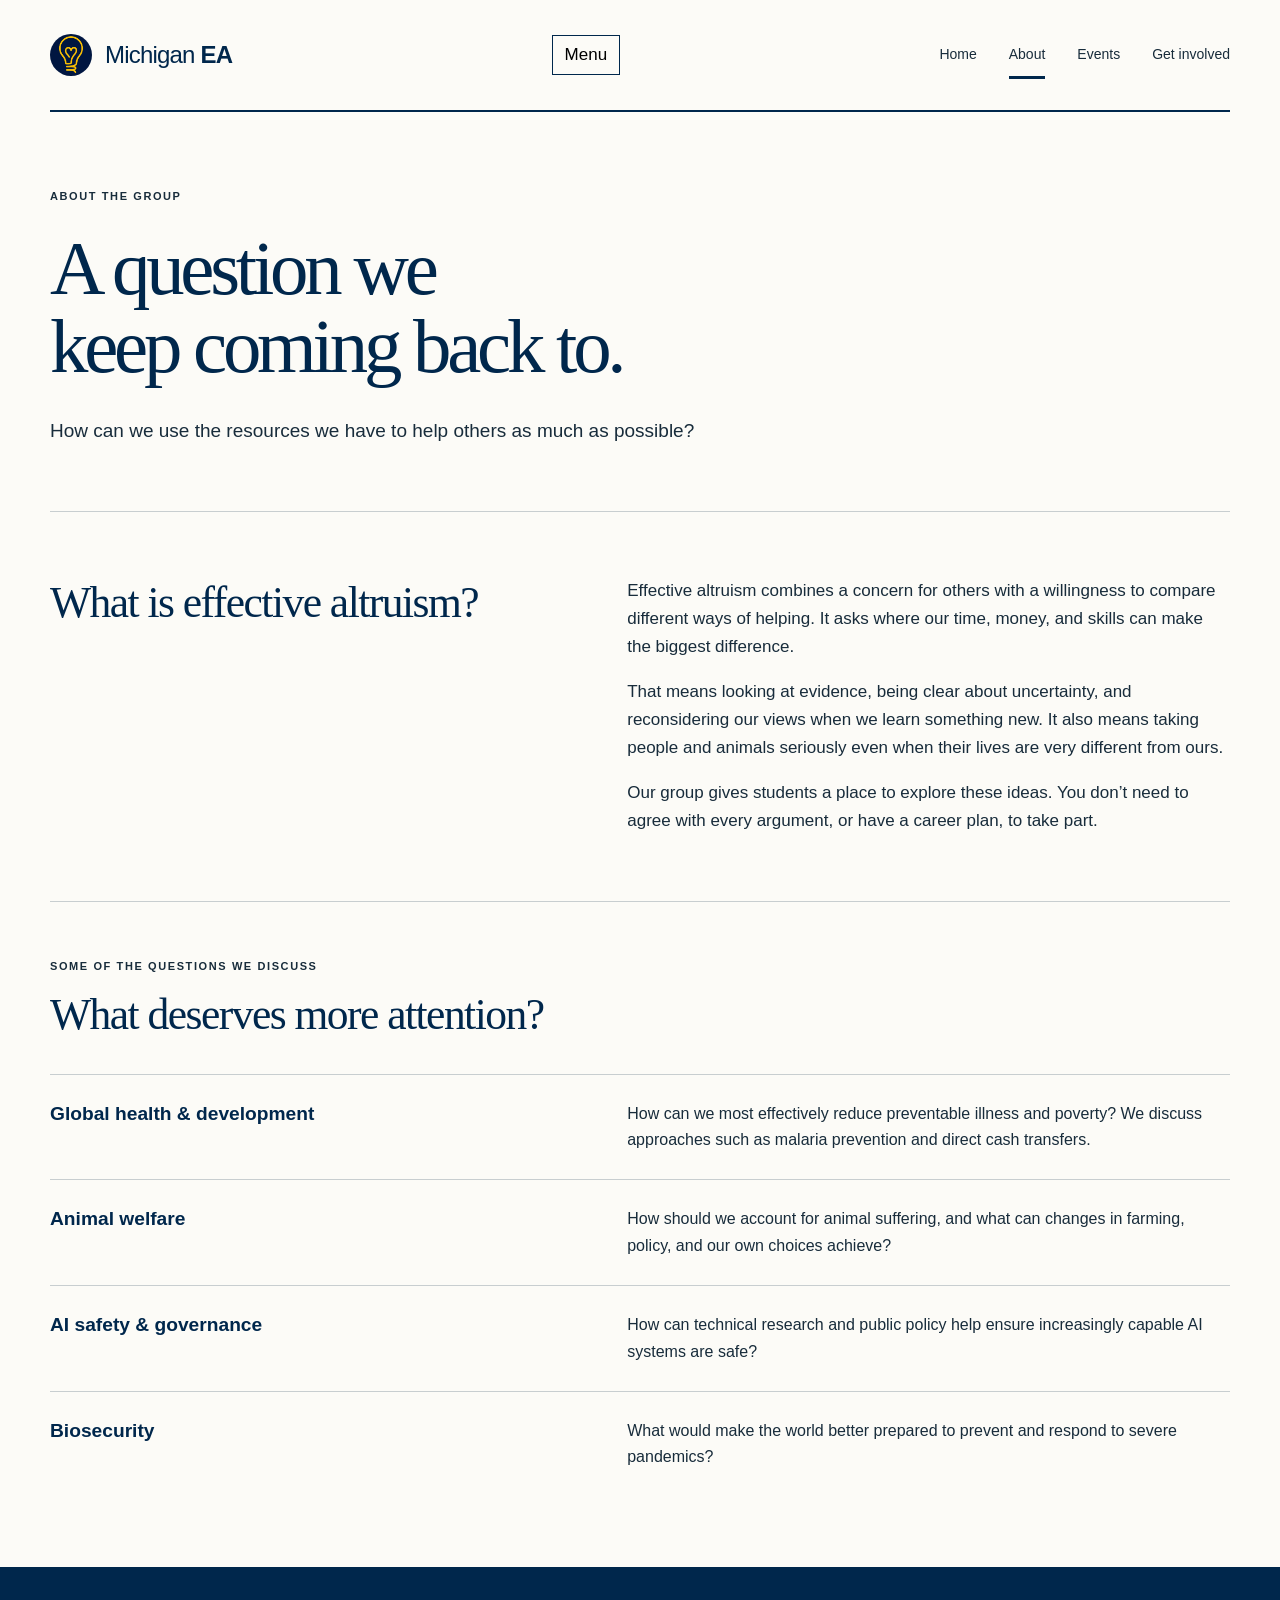
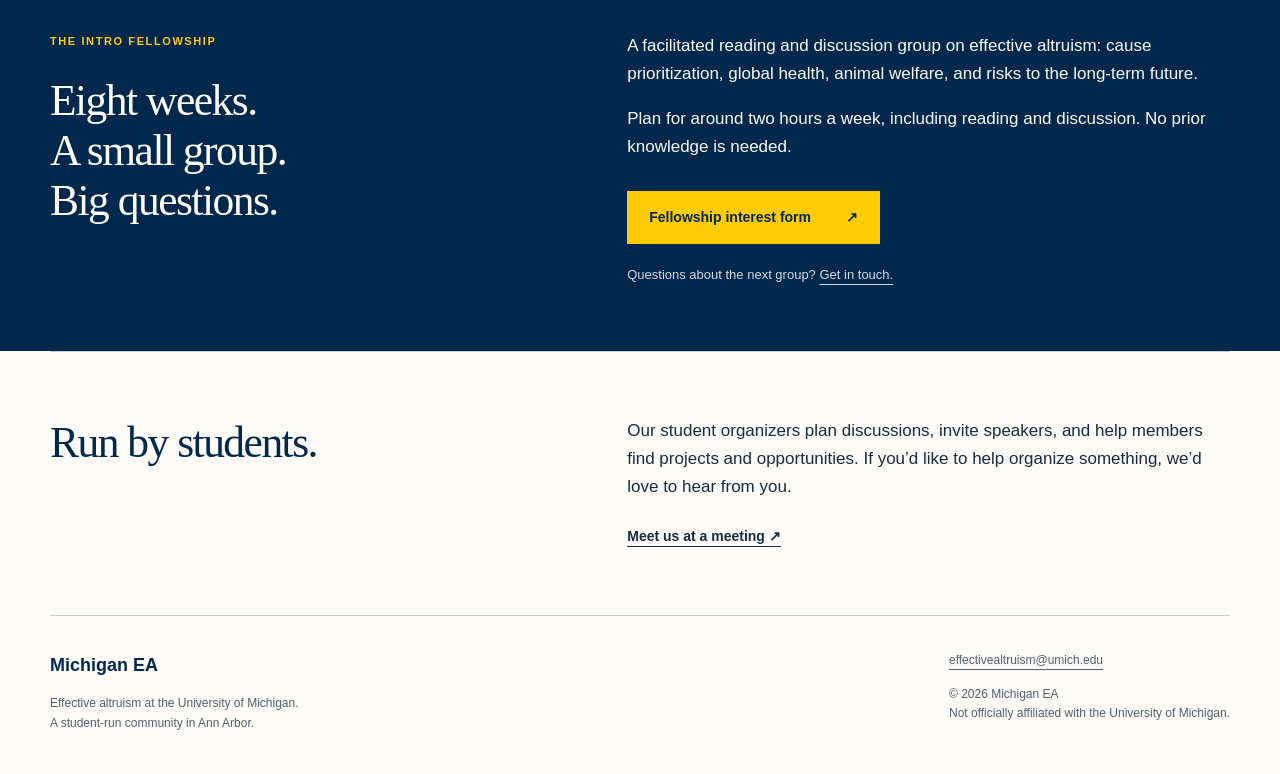
==== commit a7965f98: "Add files via upload" ====
--- a/about.html
+++ b/about.html
@@ -1,163 +1,102 @@
-<!DOCTYPE html>
+<!doctype html>
 <html lang="en">
-<head> <link rel="icon" type="image/png" href="/favicon_ea.png" />
-<meta charset="UTF-8">
+<head>
+<meta charset="utf-8">
 <meta name="viewport" content="width=device-width, initial-scale=1">
-<title>About — EA Michigan</title>
-<meta name="description" content="Who EA Michigan is, what effective altruism means, and the causes we focus on.">
+<title>About — Michigan EA</title>
+<meta name="description" content="Learn about effective altruism, our community, and the introductory fellowship.">
+<meta name="theme-color" content="#00274c">
+<link rel="icon" href="favicon_ea.png">
 <link rel="stylesheet" href="styles.css">
+<script src="script.js" defer>
+</script>
 </head>
 <body>
-
-<header class="site-header">
-  <nav class="wrap nav">
-    <a href="index.html" class="brand"><span class="mark"></span>EA MICHIGAN</a>
-    <button class="nav-toggle" aria-label="Toggle menu" aria-expanded="false" id="navToggle"><span></span></button>
-    <ul class="nav-links" id="navLinks">
-      <li><a href="index.html">Home</a></li>
-      <li><a href="about.html" aria-current="page">About</a></li>
-      <li><a href="events.html">Events</a></li>
-      <li><a href="contact.html">Contact</a></li>
-    </ul>
-    <a href="contact.html" class="btn btn-outline nav-cta">Get involved</a>
-  </nav>
+<a class="skip" href="#main">Skip to content</a>
+<header class="shell header">
+<a class="brand" href="index.html">
+<img src="favicon_ea.png" alt="" width="42" height="42">
+<span>Michigan <b>EA</b>
+</span>
+</a>
+<button class="menu-toggle" type="button" aria-controls="navigation" aria-expanded="false" hidden>Menu</button>
+<nav id="navigation" aria-label="Main navigation">
+<a href="index.html">Home</a>
+<a href="about.html" aria-current="page">About</a>
+<a href="events.html">Events</a>
+<a href="contact.html">Get involved</a>
+</nav>
 </header>
-
-<section class="page-hero">
-  <div class="wrap">
-    <span class="eyebrow">About us</span>
-    <h1>Compassion needs a method.</h1>
-    <p>Caring about the world isn't hard. We use evidence and reason to put that care into practice.</p>
-  </div>
+<main id="main">
+<section class="shell page-intro">
+<p class="eyebrow">About the group</p>
+<h1>A question we<br>keep coming back to.</h1>
+<p class="intro-copy">How can we use the resources we have to help others as much as possible?</p>
 </section>
-
-<section>
-  <div class="wrap">
-    <div class="grid-2" style="align-items:start;">
-      <div>
-        <span class="eyebrow">The idea</span>
-        <h2 style="margin-top:14px;">What is effective altruism?</h2>
-      </div>
-      <div>
-        <p>Effective altruism starts from an uncomfortable observation: not all ways of helping people are equally good. Some interventions save a life for a few thousand dollars. Others cost a hundred times more for the same result. If you're trying to do good with limited time or money, that difference matters enormously.</p>
-        <p> Instead of picking a cause because it's visible or local, we ask a harder question: of all the ways I could spend this hour or this dollar, which one does the most for the people or animals on the other end of it? Then, we follow the evidence, even when it points somewhere unfamiliar.
-        <p>It's not a political position or a commitment to a particular charity or cause. It's a habit of asking "compared to what?" before acting. </p>
-      </div>
-    </div>
-  </div>
+<section class="shell split-section">
+<h2>What is effective altruism?</h2>
+<div class="prose">
+<p>Effective altruism combines a concern for others with a willingness to compare different ways of helping. It asks where our time, money, and skills can make the biggest difference.</p>
+<p>That means looking at evidence, being clear about uncertainty, and reconsidering our views when we learn something new. It also means taking people and animals seriously even when their lives are very different from ours.</p>
+<p>Our group gives students a place to explore these ideas. You don’t need to agree with every argument, or have a career plan, to take part.</p>
+</div>
 </section>
-
-<section style="padding-top:0;">
-  <div class="wrap">
-    <div class="section-head">
-      <span class="eyebrow">Cause areas</span>
-      <h2>Where we spend our attention</h2>
-      <p>We don't require members to agree on which cause matters most — only on how to reason about the question. These are the areas that come up most often in our discussions.</p>
-    </div>
-    <div class="cause-grid">
-      <div class="cause">
-        <h3>Global health &amp; development</h3>
-        <p>Malaria prevention, vitamin A supplementation, and cash transfers — interventions with some of the best-evidenced cost-per-life-saved numbers of anything we've found.</p>
-      </div>
-      <div class="cause">
-        <h3>Animal welfare</h3>
-        <p>Billions of farmed animals live in conditions that get almost no public attention relative to their scale. We look at where advocacy and policy work actually move the needle.</p>
-      </div>
-      <div class="cause">
-        <h3>AI safety &amp; governance</h3>
-        <p>As AI systems become more capable, the technical and policy work that shapes how safely that happens is short on people — including undergrads willing to learn fast.</p>
-      </div>
-      <div class="cause">
-        <h3>Biosecurity</h3>
-        <p>Preventing the next pandemic is far cheaper than responding to one. We follow the research on early detection, biosafety norms, and policy gaps.</p>
-      </div>
-    </div>
-  </div>
+<section class="shell topics">
+<div class="section-heading">
+<p class="eyebrow">Some of the questions we discuss</p>
+<h2>What deserves more attention?</h2>
+</div>
+<div class="topic">
+<h3>Global health &amp; development</h3>
+<p>How can we most effectively reduce preventable illness and poverty? We discuss approaches such as malaria prevention and direct cash transfers.</p>
+</div>
+<div class="topic">
+<h3>Animal welfare</h3>
+<p>How should we account for animal suffering, and what can changes in farming, policy, and our own choices achieve?</p>
+</div>
+<div class="topic">
+<h3>AI safety &amp; governance</h3>
+<p>How can technical research and public policy help ensure increasingly capable AI systems are safe?</p>
+</div>
+<div class="topic">
+<h3>Biosecurity</h3>
+<p>What would make the world better prepared to prevent and respond to severe pandemics?</p>
+</div>
 </section>
-
-<section id="fellowship" class="band-blue">
-  <div class="wrap">
-    <span class="eyebrow">How to start</span>
-    <h2 style="color:var(--cream-50); margin-top:14px; max-width:600px;">The Intro Fellowship is the front door.</h2>
-    <p style="color:rgba(250,247,239,0.8); max-width:560px; margin-top:16px;">Eight weeks, one short reading and one discussion per week. It's not a lecture series — it's a small group of students actually arguing about what the evidence says, guided by a facilitator who's done it before. No prior knowledge of EA required.</p>
-    <div style="margin-top:30px;">
-      <a href="contact.html" class="btn btn-primary">Apply for the fall cohort</a>
-    </div>
-  </div>
+<section id="fellowship" class="fellowship">
+<div class="shell split-section">
+<div>
+<p class="eyebrow">The intro fellowship</p>
+<h2>Eight weeks.<br>A small group.<br>Big questions.</h2>
+</div>
+<div class="prose">
+<p>A facilitated reading and discussion group on effective altruism: cause prioritization, global health, animal welfare, and risks to the long-term future.</p>
+<p>Plan for around two hours a week, including reading and discussion. No prior knowledge is needed.</p>
+<a class="button" href="https://docs.google.com/forms/d/e/1FAIpQLSfK81MyzP4-b2OcQkwoCRocKhrPAt3SMrWoy838ELAUsbyKNA/viewform?usp=publish-editor">Fellowship interest form <span aria-hidden="true">↗</span>
+</a>
+<p class="small">Questions about the next group? <a href="contact.html">Get in touch.</a>
+</p>
+</div>
+</div>
 </section>
-
-<section>
-  <div class="wrap">
-    <div class="section-head">
-      <span class="eyebrow">Who runs this</span>
-      <h2>This semester's organizers</h2>
-      <p>A small student committee plans the fellowship, invites speakers, and handles the logistics nobody else wants to.</p>
-    </div>
-    <div class="people-grid">
-      <div class="person">
-        <div class="person-avatar">A</div>
-        <h3>Co-president</h3>
-        <span class="role">Public Policy, '27</span>
-      </div>
-      <div class="person">
-        <div class="person-avatar">B</div>
-        <h3>Co-president</h3>
-        <span class="role">Computer Science, '26</span>
-      </div>
-      <div class="person">
-        <div class="person-avatar">C</div>
-        <h3>Fellowship lead</h3>
-        <span class="role">Philosophy, '27</span>
-      </div>
-      <div class="person">
-        <div class="person-avatar">D</div>
-        <h3>Events lead</h3>
-        <span class="role">Public Health, '28</span>
-      </div>
-      <div class="person">
-        <div class="person-avatar">E</div>
-        <h3>Outreach lead</h3>
-        <span class="role">Economics, '27</span>
-      </div>
-      <div class="person">
-        <div class="person-avatar">F</div>
-        <h3>Treasurer</h3>
-        <span class="role">Data Science, '26</span>
-      </div>
-    </div>
-  </div>
+<section class="shell split-section">
+<h2>Run by students.</h2>
+<div class="prose">
+<p>Our student organizers plan discussions, invite speakers, and help members find projects and opportunities. If you’d like to help organize something, we’d love to hear from you.</p>
+<a class="text-link" href="contact.html">Meet us at a meeting <span aria-hidden="true">↗</span>
+</a>
+</div>
 </section>
-
-<footer>
-  <div class="wrap">
-    <div class="footer-grid">
-      <div>
-        <h4>EA Michigan</h4>
-        <p style="max-width:280px;font-size:0.94rem;color:rgba(250,247,239,0.7);">A student-run community at the University of Michigan applying evidence and reason to the question of how to do the most good.</p>
-      </div>
-      <div>
-        <h4>Site</h4>
-        <ul>
-          <li><a href="index.html">Home</a></li>
-          <li><a href="about.html">About</a></li>
-          <li><a href="events.html">Events</a></li>
-          <li><a href="contact.html">Contact</a></li>
-        </ul>
-      </div>
-      <div>
-        <h4>Elsewhere</h4>
-        <ul>
-          <li><a href="mailto:effectivealtruism@umich.edu">effectivealtruism@umich.edu</a></li>
-        </ul>
-      </div>
-    </div>
-    <div class="footer-bottom">
-      <span>© 2026 EA Michigan · Ann Arbor, MI</span>
-      <span>Not officially affiliated with the University of Michigan.</span>
-    </div>
-  </div>
+</main>
+<footer class="shell footer">
+<div>
+<a class="footer-name" href="index.html">Michigan EA</a>
+<p>Effective altruism at the University of Michigan.<br>A student-run community in Ann Arbor.</p>
+</div>
+<div>
+<a href="mailto:effectivealtruism@umich.edu">effectivealtruism@umich.edu</a>
+<p>© 2026 Michigan EA<br>Not officially affiliated with the University of Michigan.</p>
+</div>
 </footer>
-
-<script src="script.js"></script>
 </body>
-</html>
+</html>
--- a/styles.css
+++ b/styles.css
@@ -1,494 +1,429 @@
-/* ===========================================================
-   EA Michigan — shared stylesheet
-   Palette: Michigan blue + maize, warm paper background
-   Display: Fraunces | Body: Inter | Utility: IBM Plex Mono
-   =========================================================== */
+/* Michigan EA: a quiet, typographic campus publication. No external fonts. */
+:root {
+  --navy:#00274c;
+  --maize:#ffcb05;
+  --paper:#fcfbf7;
+  --ink:#182c3b;
+  --muted:#53616b;
+  --line:#c8ced0;
+  --serif:Georgia,'Times New Roman',serif;
+  --sans:Arial,Helvetica,sans-serif}
 
-@import url('https://fonts.googleapis.com/css2?family=Fraunces:opsz,wght@9..144,400;9..144,500;9..144,600;9..144,700&family=Inter:wght@400;500;600&family=IBM+Plex+Mono:wght@500&display=swap');
+* {
+  box-sizing:border-box}
+html {
+  scroll-behavior:smooth}
+body {
+  margin:0;
+  background:var(--paper);
+  color:var(--ink);
+  font:17px/1.65 var(--sans);
+  -webkit-font-smoothing:antialiased}
+a {
+  color:inherit;
+  text-underline-offset:5px;
+  text-decoration-thickness:1px}
+a:hover {
+  color:#725900}
+a:focus-visible,button:focus-visible,input:focus-visible,textarea:focus-visible {
+  outline:3px solid #947500;
+  outline-offset:5px}
+img {
+  display:block;
+  max-width:100%}
+.shell {
+  width:min(1180px,calc(100% - 100px));
+  margin-inline:auto}
+h1,h2,h3,p {
+  margin:0}
+p+p {
+  margin-top:1em}
+h1,h2,h3 {
+  color:var(--navy)}
+h1 {
+  font:normal clamp(3.4rem,6.9vw,6.4rem)/1.02 var(--serif);
+  letter-spacing:-.055em}
+h1 em {
+  font-weight:normal}
+h2 {
+  font:normal clamp(2rem,3.4vw,3rem)/1.15 var(--serif);
+  letter-spacing:-.035em}
+h3 {
+  font-size:1.2rem;
+  line-height:1.35;
+  font-weight:600}
+button,input,textarea {
+  font:inherit}
+.header {
+  min-height:112px;
+  display:flex;
+  align-items:center;
+  justify-content:space-between;
+  gap:30px;
+  border-bottom:2px solid var(--navy)}
+.brand {
+  display:flex;
+  gap:13px;
+  align-items:center;
+  text-decoration:none;
+  color:var(--navy);
+  font-size:24px;
+  letter-spacing:-.8px}
+.brand img {
+  border-radius:50%;
+  width:42px;
+  height:42px}
+.brand b {
+  font-weight:800}
+nav {
+  display:flex;
+  gap:32px}
+nav a {
+  font-size:14px;
+  text-decoration:none;
+  padding:12px 0}
+nav a[aria-current] {
+  box-shadow:inset 0 -3px var(--navy)}
+.menu-toggle {
+  background:none;
+  border:1px solid var(--navy);
+  padding:5px 12px}
+.menu-toggle[hidden] {
+  display:none}
+.eyebrow {
+  font-size:11px;
+  font-weight:700;
+  text-transform:uppercase;
+  letter-spacing:1.6px;
+  margin-bottom:25px}
+.home-intro {
+  padding-block:85px 95px;
+  display:grid;
+  grid-template-columns:1.65fr 1fr;
+  gap:70px;
+  align-items:center}
+.hero-copy .intro-copy {
+  max-width:580px}
+.intro-copy {
+  font-size:19px;
+  line-height:1.65;
+  margin-top:28px;
+  max-width:680px}
+.button {
+  display:inline-flex;
+  align-items:center;
+  justify-content:space-between;
+  gap:35px;
+  padding:14px 21px;
+  background:var(--navy);
+  color:white;
+  border:1px solid var(--navy);
+  text-decoration:none;
+  font-size:14px;
+  font-weight:600;
+  cursor:pointer;
+  margin-top:30px}
+.button:hover {
+  background:#164369;
+  color:white}
+.meeting-note {
+  background:var(--maize);
+  padding:36px 32px 32px;
+  align-self:end;
+  border-top:7px solid var(--navy)}
+.meeting-note h2 {
+  font-size:clamp(2.5rem,4vw,3.7rem);
+  line-height:1.05}
+.meeting-note p:not(.eyebrow) {
+  font-size:15px}
+.meeting-note .meeting-time {
+  margin-top:20px;
+  font-weight:700}
+.note-rule {
+  height:1px;
+  background:var(--navy);
+  margin:25px 0}
+.meeting-note a {
+  display:block;
+  font-size:13px;
+  font-weight:bold;
+  margin-top:24px}
+.split-section {
+  display:grid;
+  grid-template-columns:1fr 1.25fr;
+  gap:95px;
+  border-top:1px solid var(--line);
+  padding-block:65px}
+.prose {
+  max-width:650px}
+.prose h3 {
+  margin:28px 0 10px}
+.prose h3:first-child {
+  margin-top:0}
+.prose h2 {
+  margin-bottom:24px}
+.text-link {
+  display:inline-block;
+  font-size:14px;
+  font-weight:bold;
+  margin-top:24px}
+.section-heading {
+  margin-bottom:35px}
+.section-heading .eyebrow {
+  margin-bottom:14px}
+.programs,.topics {
+  padding-block:55px 70px;
+  border-top:1px solid var(--line)}
+.program {
+  display:grid;
+  grid-template-columns:40px 1fr 1.3fr 30px;
+  gap:30px;
+  align-items:baseline;
+  padding-block:28px;
+  border-top:1px solid var(--line);
+  text-decoration:none}
+.program:last-child {
+  border-bottom:1px solid var(--line)}
+.program:hover {
+  background:#f2f0e6;
+  color:var(--ink)}
+.program-number {
+  font:italic 18px var(--serif);
+  color:var(--muted)}
+.program h3 {
+  font:normal 27px var(--serif);
+  letter-spacing:-.6px}
+.program p {
+  font-size:15px;
+  color:var(--muted)}
+.arrow {
+  font-size:25px;
+  color:var(--navy)}
+.closing {
+  border-top:4px solid var(--navy);
+  padding-block:40px 65px;
+  display:flex;
+  align-items:center;
+  justify-content:space-between;
+  gap:30px}
+.closing p {
+  font:normal 32px/1.3 var(--serif);
+  color:var(--navy)}
+.closing .text-link {
+  margin:0}
+.footer {
+  border-top:1px solid var(--line);
+  padding-block:35px 40px;
+  display:flex;
+  justify-content:space-between;
+  gap:40px;
+  font-size:12px;
+  color:var(--muted)}
+.footer-name {
+  font-size:18px;
+  font-weight:bold;
+  text-decoration:none;
+  color:var(--navy)}
+.footer p {
+  margin-top:14px}
+.footer a {
+  overflow-wrap:anywhere}
+.page-intro {
+  padding-block:75px 65px}
+.page-intro h1 {
+  font-size:clamp(3.2rem,6vw,5.6rem)}
+.topic {
+  display:grid;
+  grid-template-columns:1fr 1.25fr;
+  gap:95px;
+  padding:26px 0;
+  border-top:1px solid var(--line)}
+.topic p {
+  font-size:16px}
+.fellowship {
+  background:var(--navy);
+  color:var(--paper);
+  scroll-margin-top:20px}
+.fellowship h2 {
+  color:var(--paper)}
+.fellowship .split-section {
+  border:0}
+.fellowship .eyebrow {
+  color:var(--maize)}
+.fellowship .button {
+  background:var(--maize);
+  color:var(--navy);
+  border-color:var(--maize)}
+.small {
+  font-size:13px;
+  color:var(--muted);
+  margin-top:20px}
+.fellowship .small {
+  color:#d0dbe3}
+.fellowship a:hover {
+  color:var(--maize)}
+.fellowship .button:hover {
+  background:#e6b700;
+  color:var(--navy)}
+.event-feature {
+  display:grid;
+  grid-template-columns:1fr 1.25fr;
+  gap:95px;
+  border-top:1px solid var(--line);
+  padding-block:60px 70px}
+.day-block {
+  background:var(--maize);
+  padding:35px;
+  color:var(--navy);
+  max-width:320px;
+  align-self:start}
+.day-block span {
+  display:block;
+  font-size:14px}
+.day-block strong {
+  display:block;
+  font-size:68px;
+  letter-spacing:-4px;
+  line-height:1.5}
+.contact-layout {
+  display:grid;
+  grid-template-columns:1fr 1.25fr;
+  gap:95px;
+  border-top:1px solid var(--line);
+  padding-block:60px 90px}
+.contact-details>p {
+  margin-top:24px}
+.contact-details a {
+  overflow-wrap:anywhere}
+dl {
+  margin-top:35px}
+dt {
+  font-weight:bold;
+  font-size:13px;
+  margin-top:25px}
+dd {
+  margin:5px 0 0;
+  font-size:16px}
+form h2 {
+  margin-bottom:30px}
+.field {
+  margin-bottom:23px}
+.field label {
+  display:block;
+  font-size:14px;
+  margin-bottom:7px}
+.field input,.field textarea {
+  width:100%;
+  border:1px solid #88949d;
+  border-radius:0;
+  background:transparent;
+  padding:11px;
+  color:var(--ink)}
+.field textarea {
+  resize:vertical}
+.field input:focus,.field textarea:focus {
+  background:white}
+form .button {
+  margin-top:0}
+.skip {
+  position:absolute;
+  top:-100px;
+  left:15px;
+  background:var(--maize);
+  padding:12px;
+  z-index:10}
+.skip:focus {
+  top:10px}
 
-:root {
-  --blue-950: #00274c;
-  --blue-800: #123a63;
-  --blue-700: #1f4d7a;
-  --maize-500: #ffcb05;
-  --maize-600: #e6b400;
-  --cream-50: #faf7ef;
-  --cream-100: #f2ecdc;
-  --ink-900: #1c1a16;
-  --ink-700: #3a372f;
-  --slate-500: #6d7686;
-  --line: rgba(28, 26, 22, 0.12);
-
-  --display: 'Fraunces', ui-serif, Georgia, serif;
-  --body: 'Inter', -apple-system, BlinkMacSystemFont, sans-serif;
-  --mono: 'IBM Plex Mono', ui-monospace, monospace;
-
-  --max: 1120px;
+@media(max-width:1000px) {
+  .shell {
+  width:calc(100% - 64px)}
+.home-intro {
+  gap:35px}
+.split-section,.topic,.event-feature,.contact-layout {
+  gap:45px}
+.program {
+  gap:20px}
+.meeting-note {
+  padding:28px 25px}
 }
 
-* { box-sizing: border-box; }
-html { scroll-behavior: smooth; }
-
-@media (prefers-reduced-motion: reduce) {
-  html { scroll-behavior: auto; }
-  * { animation-duration: 0.01ms !important; transition-duration: 0.01ms !important; }
+@media(max-width:720px) {
+  .shell {
+  width:calc(100% - 40px)}
+.header {
+  min-height:88px;
+  flex-wrap:wrap;
+  gap:0;
+  padding-block:20px}
+.brand {
+  font-size:21px}
+.brand img {
+  width:35px;
+  height:35px}
+nav {
+  width:100%;
+  gap:24px;
+  flex-wrap:wrap;
+  margin-top:18px}
+.js .menu-toggle {
+  display:block}
+.js nav {
+  display:none}
+.js nav.is-open {
+  display:flex}
+nav a {
+  font-size:13px}
+.home-intro {
+  grid-template-columns:1fr;
+  padding-block:50px;
+  gap:42px}
+h1 {
+  font-size:clamp(3.2rem,10.5vw,4.5rem)}
+.intro-copy {
+  font-size:17px}
+.meeting-note {
+  max-width:none}
+.meeting-note h2 {
+  font-size:2.8rem}
+.split-section,.topic,.event-feature,.contact-layout {
+  grid-template-columns:1fr;
+  gap:25px;
+  padding-block:40px}
+.program {
+  grid-template-columns:24px 1fr 20px;
+  gap:14px;
+  padding-block:23px}
+.program p {
+  grid-column:2;
+  grid-row:2}
+.program .arrow {
+  grid-column:3;
+  grid-row:1}
+.program h3 {
+  font-size:24px}
+.programs,.topics {
+  padding-block:40px}
+.closing {
+  display:block;
+  padding-block:30px 45px}
+.closing .text-link {
+  margin-top:20px}
+.closing p {
+  font-size:28px}
+.footer {
+  flex-direction:column;
+  gap:25px}
+.page-intro {
+  padding-block:50px}
+.day-block {
+  max-width:none}
+.contact-layout {
+  gap:45px;
+  padding-bottom:60px}
 }
 
-body {
-  margin: 0;
-  font-family: var(--body);
-  color: var(--ink-700);
-  background: var(--cream-50);
-  -webkit-font-smoothing: antialiased;
-  line-height: 1.55;
+@media(prefers-reduced-motion:reduce) {
+  html {
+  scroll-behavior:auto}
 }
-
-a { color: inherit; }
-
-img { max-width: 100%; display: block; }
-
-.wrap {
-  max-width: var(--max);
-  margin: 0 auto;
-  padding: 0 28px;
-}
-
-/* ---------- eyebrow / labels ---------- */
-.eyebrow {
-  font-family: var(--mono);
-  font-size: 12.5px;
-  letter-spacing: 0.09em;
-  text-transform: uppercase;
-  color: var(--blue-700);
-  display: flex;
-  align-items: center;
-  gap: 10px;
-}
-.eyebrow::before {
-  content: "";
-  width: 22px;
-  height: 2px;
-  background: var(--maize-500);
-  display: inline-block;
-}
-
-/* ---------- headings ---------- */
-h1, h2, h3 {
-  font-family: var(--display);
-  color: var(--blue-950);
-  margin: 0;
-  font-weight: 600;
-  letter-spacing: -0.01em;
-}
-h1 { font-size: clamp(2.4rem, 5vw, 3.9rem); line-height: 1.04; font-weight: 700; }
-h2 { font-size: clamp(1.7rem, 3vw, 2.3rem); line-height: 1.15; }
-h3 { font-size: 1.2rem; line-height: 1.3; }
-
-p { margin: 0 0 1em; }
-p:last-child { margin-bottom: 0; }
-
-/* ---------- buttons ---------- */
-.btn {
-  display: inline-flex;
-  align-items: center;
-  gap: 8px;
-  font-family: var(--body);
-  font-weight: 600;
-  font-size: 0.95rem;
-  padding: 13px 22px;
-  border-radius: 3px;
-  text-decoration: none;
-  border: 1.5px solid transparent;
-  transition: transform 0.15s ease, background 0.15s ease, color 0.15s ease, border-color 0.15s ease;
-}
-.btn:hover { transform: translateY(-1px); }
-.btn:focus-visible { outline: 2px solid var(--blue-700); outline-offset: 3px; }
-
-.btn-primary {
-  background: var(--maize-500);
-  color: var(--blue-950);
-}
-.btn-primary:hover { background: var(--maize-600); }
-
-.btn-ghost {
-  background: transparent;
-  color: var(--cream-50);
-  border-color: rgba(250, 247, 239, 0.4);
-}
-.btn-ghost:hover { border-color: var(--cream-50); }
-
-.btn-outline {
-  background: transparent;
-  color: var(--blue-950);
-  border-color: var(--blue-950);
-}
-.btn-outline:hover { background: var(--blue-950); color: var(--cream-50); }
-
-/* ---------- nav ---------- */
-.site-header {
-  position: sticky;
-  top: 0;
-  z-index: 40;
-  background: rgba(250, 247, 239, 0.92);
-  backdrop-filter: blur(8px);
-  border-bottom: 1px solid var(--line);
-}
-.nav {
-  display: flex;
-  align-items: center;
-  justify-content: space-between;
-  padding: 18px 0;
-}
-.brand {
-  font-family: var(--mono);
-  font-weight: 500;
-  font-size: 15px;
-  letter-spacing: 0.04em;
-  text-decoration: none;
-  color: var(--blue-950);
-  display: flex;
-  align-items: center;
-  gap: 9px;
-}
-.brand .mark {
-  width: 11px; height: 11px;
-  background: var(--maize-500);
-  border: 1.5px solid var(--blue-950);
-  transform: rotate(45deg);
-  flex-shrink: 0;
-}
-.nav-links {
-  display: flex;
-  gap: 34px;
-  list-style: none;
-  margin: 0; padding: 0;
-}
-.nav-links a {
-  text-decoration: none;
-  font-size: 0.94rem;
-  font-weight: 500;
-  color: var(--ink-700);
-  padding-bottom: 4px;
-  border-bottom: 2px solid transparent;
-  transition: border-color 0.15s ease, color 0.15s ease;
-}
-.nav-links a:hover, .nav-links a[aria-current="page"] {
-  color: var(--blue-950);
-  border-color: var(--maize-500);
-}
-.nav-cta { display: none; }
-.nav-toggle {
-  display: none;
-  background: none;
-  border: 1.5px solid var(--blue-950);
-  border-radius: 3px;
-  width: 38px; height: 34px;
-  cursor: pointer;
-  position: relative;
-}
-.nav-toggle span, .nav-toggle span::before, .nav-toggle span::after {
-  content: "";
-  position: absolute;
-  left: 8px; right: 8px;
-  height: 2px;
-  background: var(--blue-950);
-}
-.nav-toggle span { top: 16px; }
-.nav-toggle span::before { top: -6px; }
-.nav-toggle span::after { top: 6px; }
-
-@media (min-width: 760px) {
-  .nav-cta { display: inline-flex; }
-}
-@media (max-width: 759px) {
-  .nav-toggle { display: block; }
-  .nav-links {
-    position: absolute;
-    top: 100%; left: 0; right: 0;
-    background: var(--cream-50);
-    border-bottom: 1px solid var(--line);
-    flex-direction: column;
-    gap: 0;
-    padding: 8px 28px 20px;
-    display: none;
-  }
-  .nav-links.open { display: flex; }
-  .nav-links a { display: block; padding: 12px 0; border-bottom: 1px solid var(--line); }
-}
-
-/* ---------- hero ---------- */
-.hero {
-  position: relative;
-  background: var(--blue-950);
-  color: var(--cream-50);
-  overflow: hidden;
-  padding: 84px 0 96px;
-}
-.hero-paths {
-  position: absolute;
-  inset: 0;
-  opacity: 0.5;
-  pointer-events: none;
-}
-.hero-inner {
-  position: relative;
-  z-index: 1;
-  max-width: 720px;
-}
-.hero .eyebrow { color: var(--maize-500); }
-.hero .eyebrow::before { background: var(--cream-50); }
-.hero h1 { color: var(--cream-50); margin: 18px 0 20px; }
-.hero p.lead {
-  font-size: 1.13rem;
-  color: rgba(250, 247, 239, 0.82);
-  max-width: 560px;
-  margin-bottom: 34px;
-}
-.hero-actions { display: flex; gap: 14px; flex-wrap: wrap; }
-
-.page-hero {
-  background: var(--blue-950);
-  color: var(--cream-50);
-  padding: 62px 0 58px;
-  position: relative;
-  overflow: hidden;
-}
-.page-hero .eyebrow { color: var(--maize-500); }
-.page-hero .eyebrow::before { background: var(--cream-50); }
-.page-hero h1 { color: var(--cream-50); margin-top: 14px; max-width: 640px; }
-.page-hero p { color: rgba(250, 247, 239, 0.78); max-width: 560px; margin-top: 14px; font-size: 1.05rem; }
-
-/* ---------- sections ---------- */
-section { padding: 84px 0; }
-.section-head { max-width: 640px; margin-bottom: 48px; }
-.section-head h2 { margin-top: 14px; }
-.section-head p { margin-top: 14px; color: var(--slate-500); font-size: 1.02rem; }
-
-.band-blue {
-  background: var(--blue-950);
-  color: var(--cream-50);
-}
-.band-blue .quote {
-  font-family: var(--display);
-  font-size: clamp(1.4rem, 2.6vw, 1.9rem);
-  font-weight: 500;
-  line-height: 1.42;
-  max-width: 780px;
-  color: var(--cream-50);
-}
-.band-blue .quote span { color: var(--maize-500); }
-
-.band-maize {
-  background: var(--maize-500);
-  color: var(--blue-950);
-}
-.band-maize-inner {
-  display: flex;
-  align-items: center;
-  justify-content: space-between;
-  gap: 24px;
-  flex-wrap: wrap;
-}
-.band-maize h2 { color: var(--blue-950); max-width: 480px; }
-
-/* ---------- cards ---------- */
-.grid-3 {
-  display: grid;
-  grid-template-columns: repeat(3, 1fr);
-  gap: 26px;
-}
-.grid-2 {
-  display: grid;
-  grid-template-columns: repeat(2, 1fr);
-  gap: 26px;
-}
-@media (max-width: 860px) {
-  .grid-3, .grid-2 { grid-template-columns: 1fr; }
-}
-
-.card {
-  background: #fff;
-  border: 1px solid var(--line);
-  border-radius: 4px;
-  padding: 30px 26px;
-}
-.card .num {
-  font-family: var(--mono);
-  font-size: 12.5px;
-  color: var(--slate-500);
-  margin-bottom: 16px;
-  display: block;
-}
-.card h3 { margin-bottom: 10px; }
-.card p { color: var(--slate-500); font-size: 0.96rem; }
-
-/* ---------- event rows ---------- */
-.event-row {
-  display: grid;
-  grid-template-columns: 130px 1fr auto;
-  gap: 22px;
-  align-items: start;
-  padding: 26px 0;
-  border-top: 1px solid var(--line);
-}
-.event-row:last-child { border-bottom: 1px solid var(--line); }
-.event-date {
-  font-family: var(--mono);
-  font-size: 13px;
-  color: var(--blue-700);
-  line-height: 1.5;
-}
-.event-date strong { display: block; color: var(--blue-950); font-size: 15px; }
-.event-body h3 { margin-bottom: 6px; }
-.event-body p { color: var(--slate-500); font-size: 0.95rem; }
-.event-tag {
-  font-family: var(--mono);
-  font-size: 11px;
-  text-transform: uppercase;
-  letter-spacing: 0.06em;
-  background: var(--cream-100);
-  color: var(--blue-700);
-  padding: 4px 9px;
-  border-radius: 999px;
-  white-space: nowrap;
-  align-self: start;
-}
-@media (max-width: 640px) {
-  .event-row { grid-template-columns: 1fr; gap: 8px; }
-  .event-tag { justify-self: start; }
-}
-
-/* ---------- footer ---------- */
-footer {
-  background: var(--blue-950);
-  color: rgba(250, 247, 239, 0.75);
-  padding: 56px 0 30px;
-}
-.footer-grid {
-  display: grid;
-  grid-template-columns: 1.4fr 1fr 1fr;
-  gap: 40px;
-  padding-bottom: 40px;
-  border-bottom: 1px solid rgba(250, 247, 239, 0.14);
-}
-@media (max-width: 700px) {
-  .footer-grid { grid-template-columns: 1fr; gap: 30px; }
-}
-.footer-grid h4 {
-  font-family: var(--mono);
-  font-size: 12px;
-  letter-spacing: 0.08em;
-  text-transform: uppercase;
-  color: var(--maize-500);
-  margin: 0 0 16px;
-}
-.footer-grid ul { list-style: none; margin: 0; padding: 0; }
-.footer-grid li { margin-bottom: 10px; }
-.footer-grid a { text-decoration: none; color: rgba(250, 247, 239, 0.78); font-size: 0.94rem; }
-.footer-grid a:hover { color: var(--cream-50); }
-.footer-bottom {
-  display: flex;
-  justify-content: space-between;
-  align-items: center;
-  padding-top: 22px;
-  font-size: 0.85rem;
-  color: rgba(250, 247, 239, 0.5);
-  flex-wrap: wrap;
-  gap: 10px;
-}
-
-/* ---------- about page specifics ---------- */
-.cause-grid {
-  display: grid;
-  grid-template-columns: repeat(2, 1fr);
-  gap: 18px;
-}
-@media (max-width: 700px) { .cause-grid { grid-template-columns: 1fr; } }
-.cause {
-  border-left: 3px solid var(--maize-500);
-  padding: 6px 0 6px 20px;
-}
-.cause h3 { font-size: 1.05rem; margin-bottom: 6px; }
-.cause p { color: var(--slate-500); font-size: 0.93rem; }
-
-.people-grid {
-  display: grid;
-  grid-template-columns: repeat(3, 1fr);
-  gap: 26px;
-}
-@media (max-width: 860px) { .people-grid { grid-template-columns: repeat(2, 1fr); } }
-@media (max-width: 560px) { .people-grid { grid-template-columns: 1fr; } }
-.person-avatar {
-  width: 100%;
-  aspect-ratio: 1;
-  background: var(--cream-100);
-  border: 1px solid var(--line);
-  border-radius: 4px;
-  margin-bottom: 14px;
-  display: flex;
-  align-items: center;
-  justify-content: center;
-  font-family: var(--display);
-  font-size: 1.6rem;
-  color: var(--blue-700);
-}
-.person h3 { font-size: 1rem; margin-bottom: 2px; }
-.person .role { font-family: var(--mono); font-size: 12px; color: var(--slate-500); }
-
-/* ---------- contact page specifics ---------- */
-.contact-grid {
-  display: grid;
-  grid-template-columns: 1fr 1fr;
-  gap: 50px;
-}
-@media (max-width: 800px) { .contact-grid { grid-template-columns: 1fr; } }
-
-.info-row {
-  display: flex;
-  gap: 16px;
-  padding: 18px 0;
-  border-top: 1px solid var(--line);
-}
-.info-row:last-child { border-bottom: 1px solid var(--line); }
-.info-row .label {
-  font-family: var(--mono);
-  font-size: 12px;
-  text-transform: uppercase;
-  letter-spacing: 0.06em;
-  color: var(--blue-700);
-  width: 110px;
-  flex-shrink: 0;
-  padding-top: 2px;
-}
-.info-row .value a { color: var(--blue-950); text-decoration: none; border-bottom: 1px solid var(--line); }
-.info-row .value a:hover { border-color: var(--blue-950); }
-
-.field { margin-bottom: 20px; }
-.field label {
-  display: block;
-  font-size: 0.85rem;
-  font-weight: 600;
-  color: var(--blue-950);
-  margin-bottom: 7px;
-}
-.field input, .field textarea {
-  width: 100%;
-  font-family: var(--body);
-  font-size: 0.96rem;
-  padding: 12px 14px;
-  border: 1.5px solid var(--line);
-  border-radius: 3px;
-  background: #fff;
-  color: var(--ink-700);
-}
-.field input:focus, .field textarea:focus {
-  outline: none;
-  border-color: var(--blue-700);
-}
-.field textarea { resize: vertical; min-height: 120px; }
-
-.form-note {
-  font-size: 0.85rem;
-  color: var(--slate-500);
-  margin-top: 14px;
-}
